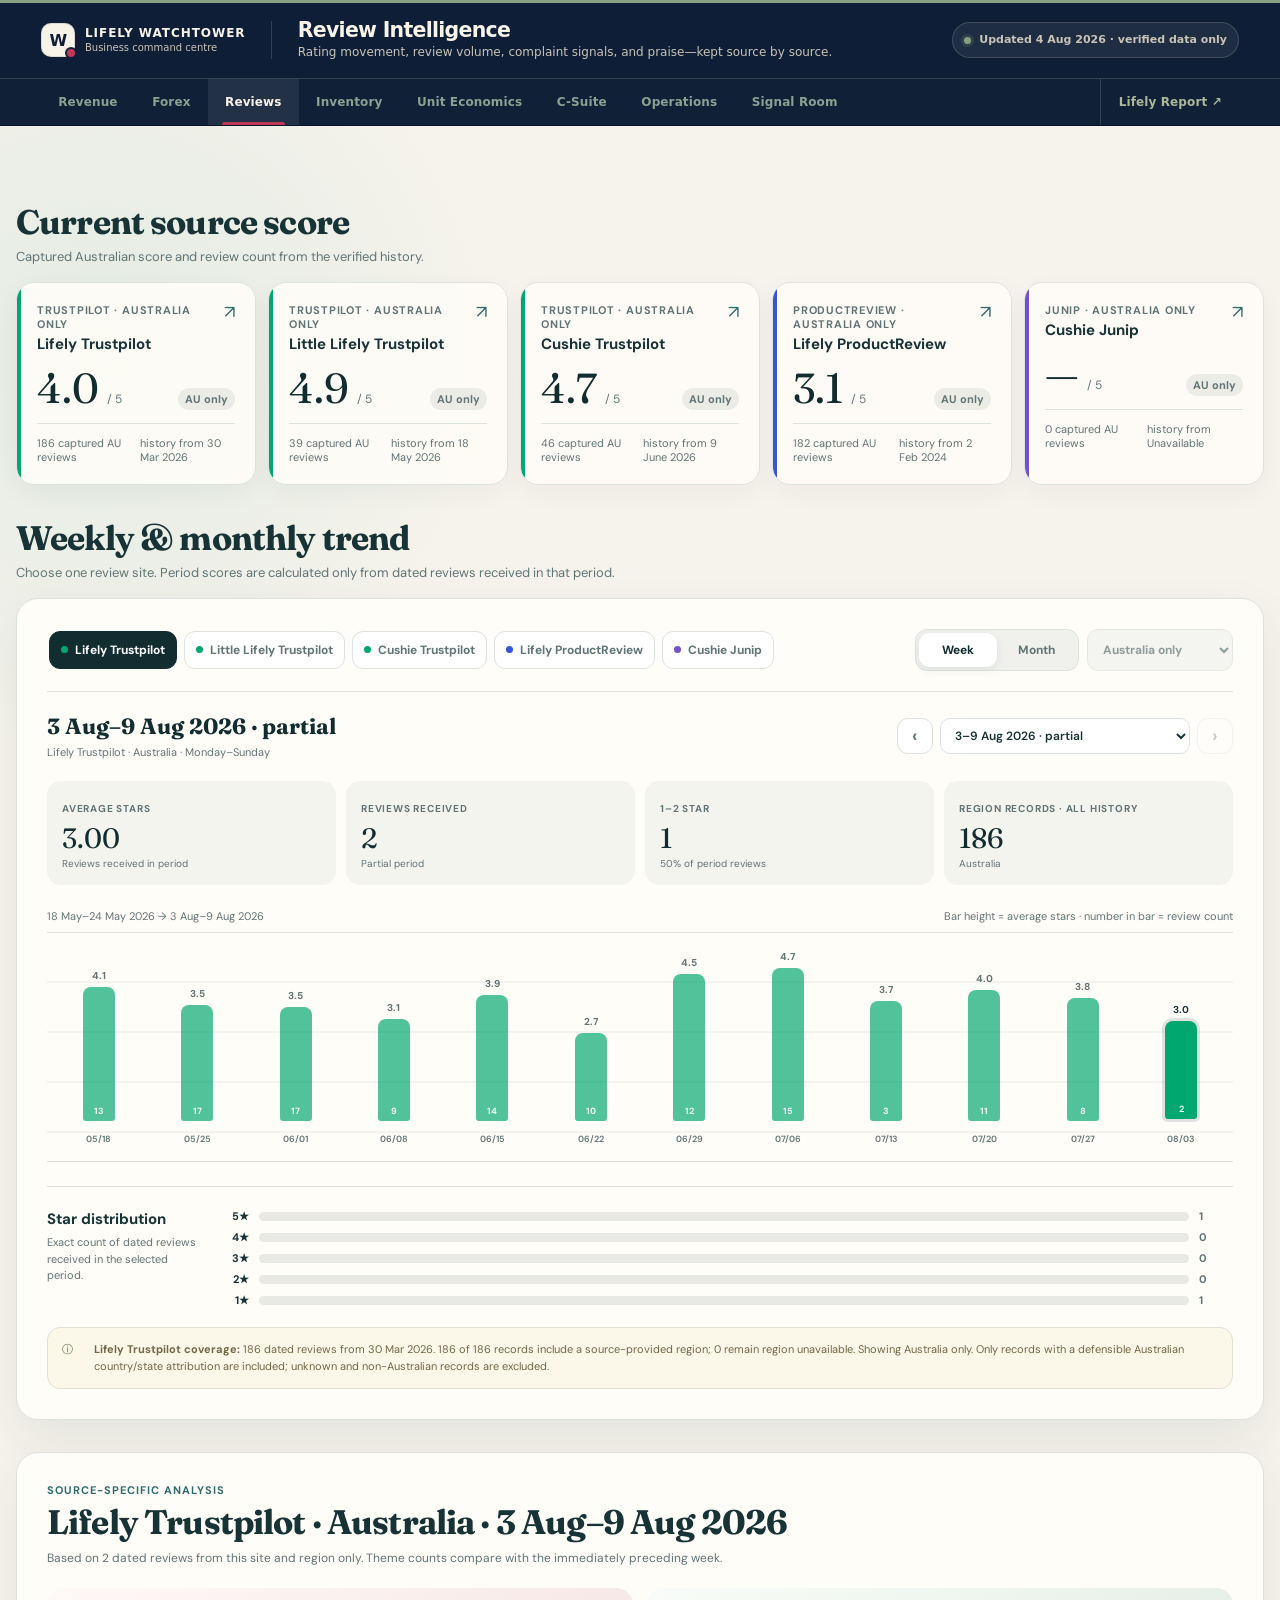
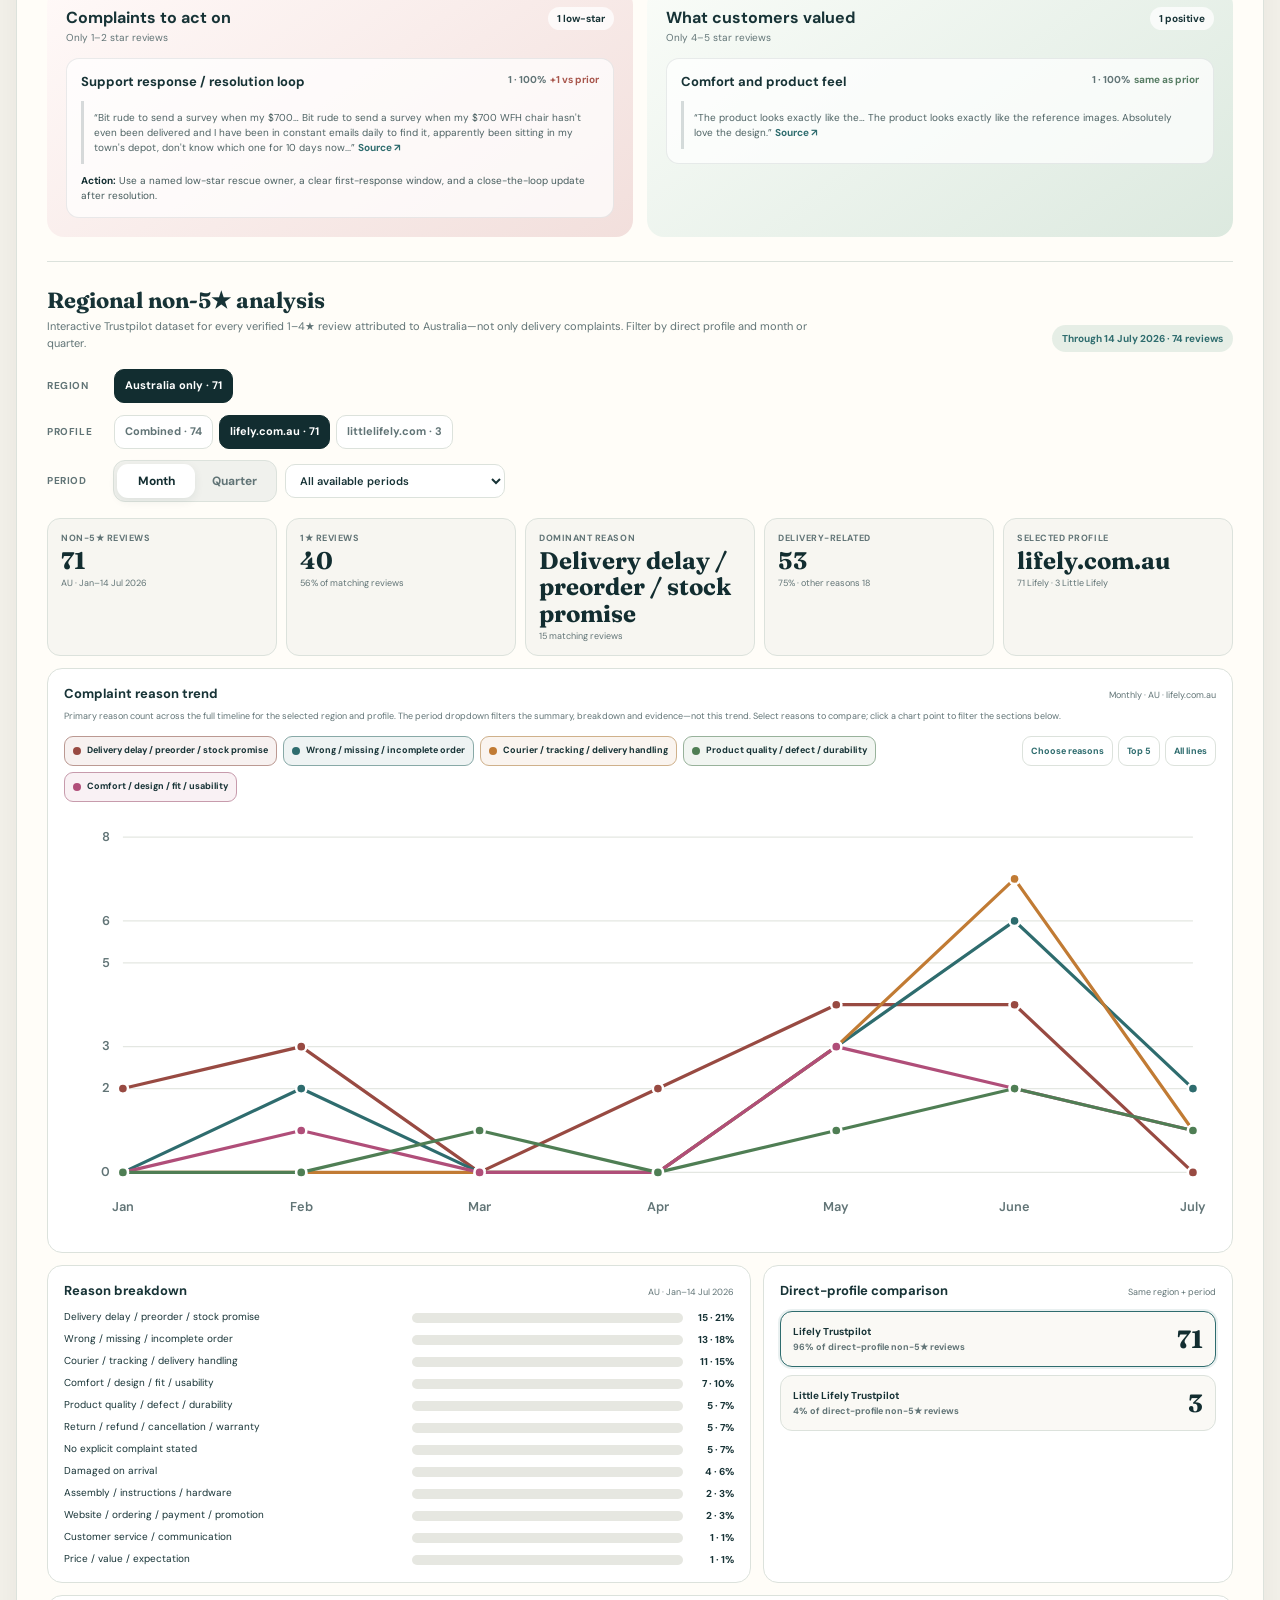
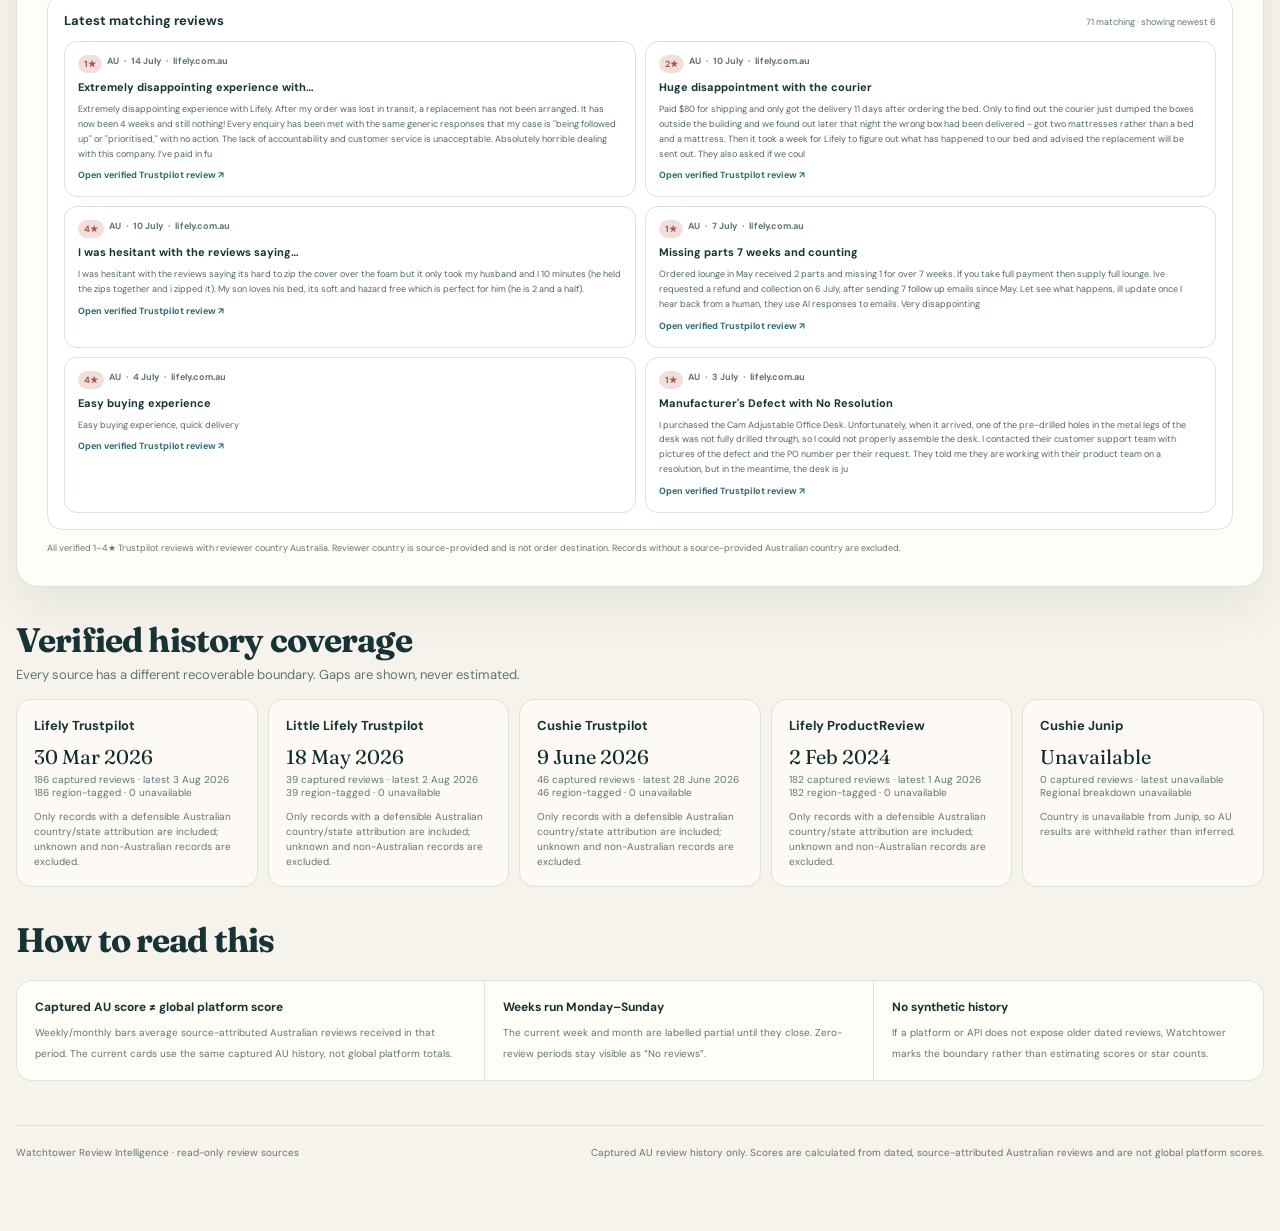
==== public-redirect/reviews-au-public/index.html @ eb31603d "Create Caesar-owned Watchtower redirect launcher" ====
<!DOCTYPE html>
<html lang="en">
<head>
  <meta charset="UTF-8">
  <meta name="viewport" content="width=device-width, initial-scale=1.0">
  <meta name="theme-color" content="#122d30">
  <link rel="icon" href="data:,">
  <title>Australia Review Intelligence — Lifely Watchtower</title>
  <meta name="description" content="Australia-only review score, trend, complaint, and praise intelligence from Lifely Watchtower.">
<link rel="stylesheet" href="watchtower-shell.css">
<script src="watchtower-shell.js" defer></script>
  <link rel="preconnect" href="https://fonts.googleapis.com">
  <link rel="preconnect" href="https://fonts.gstatic.com" crossorigin>
  <link href="https://fonts.googleapis.com/css2?family=DM+Sans:wght@400;500;600;700&family=Fraunces:opsz,wght@9..144,600;9..144,700&display=swap" rel="stylesheet">
  <style>
    :root {
      --navy: #122d30;
      --navy-2: #1d4245;
      --cream: #f6f3ec;
      --paper: #fffdf8;
      --ink: #173336;
      --muted: #617476;
      --line: #dce2dc;
      --sage: #dce9df;
      --sage-strong: #567c63;
      --teal: #2e6c6e;
      --rose: #f2dfdc;
      --rose-strong: #a8564c;
      --amber: #f1e6c9;
      --shadow: 0 18px 48px rgba(18,45,48,.08);
      --radius: 22px;
    }
    * { box-sizing: border-box; }
    html { scroll-behavior: smooth; }
    body {
      margin: 0;
      color: var(--ink);
      background:
        radial-gradient(circle at 8% 8%, rgba(220,233,223,.72), transparent 26rem),
        var(--cream);
      font-family: "DM Sans", sans-serif;
      -webkit-font-smoothing: antialiased;
    }
    button, select { font: inherit; }
    button:focus-visible, select:focus-visible, a:focus-visible { outline: 3px solid rgba(46,108,110,.3); outline-offset: 2px; }
    .topbar {
      position: sticky; top: 0; z-index: 20;
      display: flex; align-items: center; justify-content: space-between; gap: 20px;
      min-height: 64px; padding: 10px clamp(18px, 4vw, 52px);
      color: #fff; background: rgba(18,45,48,.96); backdrop-filter: blur(12px);
      border-bottom: 1px solid rgba(255,255,255,.1);
    }
    .brand { display: flex; align-items: center; gap: 11px; color: #fff; text-decoration: none; font-weight: 700; }
    .brand-mark { display: grid; place-items: center; width: 34px; height: 34px; border-radius: 10px; background: var(--sage); color: var(--navy); font-family: "Fraunces", serif; font-size: 17px; }
    .nav { display: flex; gap: 6px; overflow-x: auto; scrollbar-width: none; }
    .nav a { color: rgba(255,255,255,.72); text-decoration: none; font-size: 13px; font-weight: 600; white-space: nowrap; padding: 8px 10px; border-radius: 9px; }
    .nav a:hover, .nav a.active { color: #fff; background: rgba(255,255,255,.11); }
    main { width: min(1420px, calc(100% - 32px)); margin: 0 auto; padding: 44px 0 72px; }
    .hero { display: grid; grid-template-columns: minmax(0, 1fr) auto; align-items: end; gap: 24px; margin-bottom: 30px; }
    .eyebrow { margin: 0 0 8px; color: var(--teal); font-size: 12px; font-weight: 700; letter-spacing: .13em; text-transform: uppercase; }
    h1, h2, h3 { margin-top: 0; }
    h1 { margin-bottom: 10px; color: var(--navy); font-family: "Fraunces", serif; font-size: clamp(34px, 5vw, 64px); line-height: .98; letter-spacing: -.04em; }
    .hero-copy { max-width: 720px; color: var(--muted); font-size: 16px; line-height: 1.7; margin: 0; }
    .updated { display: flex; align-items: center; gap: 9px; color: var(--muted); font-size: 12px; white-space: nowrap; }
    .pulse { width: 8px; height: 8px; border-radius: 50%; background: #42a16b; box-shadow: 0 0 0 5px rgba(66,161,107,.13); }
    .section { margin-top: 32px; }
    .section-head { display: flex; align-items: end; justify-content: space-between; gap: 18px; margin-bottom: 15px; }
    .section-head h2 { margin-bottom: 4px; font-family: "Fraunces", serif; font-size: clamp(24px, 3vw, 34px); letter-spacing: -.025em; }
    .section-head p { color: var(--muted); margin: 0; font-size: 13px; line-height: 1.5; }
    .source-grid { display: grid; grid-template-columns: repeat(5, minmax(0, 1fr)); gap: 12px; }
    .source-card { position: relative; min-height: 184px; padding: 20px; border: 1px solid var(--line); border-radius: 18px; background: rgba(255,253,248,.88); box-shadow: 0 8px 26px rgba(18,45,48,.045); overflow: hidden; }
    .source-card::before { content: ""; position: absolute; inset: 0 auto 0 0; width: 4px; background: var(--source-color); }
    .source-card-top { display: flex; justify-content: space-between; gap: 10px; }
    .platform { color: var(--muted); font-size: 11px; font-weight: 700; letter-spacing: .07em; text-transform: uppercase; }
    .source-card h3 { margin: 4px 0 14px; font-size: 15px; line-height: 1.25; }
    .source-link { color: var(--teal); text-decoration: none; font-size: 18px; line-height: 1; }
    .score-row { display: flex; align-items: baseline; gap: 8px; }
    .score { color: var(--navy); font-family: "Fraunces", serif; font-size: 42px; line-height: 1; }
    .out-of { color: var(--muted); font-size: 12px; }
    .delta { margin-left: auto; font-size: 11px; font-weight: 700; padding: 4px 7px; border-radius: 999px; background: var(--sage); color: var(--sage-strong); }
    .delta.down { background: var(--rose); color: var(--rose-strong); }
    .delta.flat { background: #ecece7; color: var(--muted); }
    .card-meta { display: flex; justify-content: space-between; gap: 12px; margin-top: 13px; padding-top: 12px; border-top: 1px solid var(--line); color: var(--muted); font-size: 11px; }
    .panel { border: 1px solid var(--line); border-radius: var(--radius); background: var(--paper); box-shadow: var(--shadow); overflow: hidden; }
    .trend-shell { padding: clamp(18px, 3vw, 30px); }
    .controls { display: grid; grid-template-columns: minmax(0, 1fr) auto; gap: 14px; align-items: center; padding-bottom: 20px; border-bottom: 1px solid var(--line); }
    .source-tabs-wrap { min-width: 0; }
    .source-tabs { display: flex; gap: 7px; overflow-x: auto; padding: 2px; scrollbar-width: thin; }
    .source-swipe-hint { display: none; margin: 5px 2px 0; color: var(--muted); font-size: 10px; font-weight: 700; }
    .trend-filters { display: flex; align-items: center; gap: 8px; }
    .region-select { min-height: 42px; max-width: 190px; border: 1px solid var(--line); border-radius: 11px; background: #fff; color: var(--ink); padding: 0 34px 0 11px; font-size: 12px; font-weight: 700; }
    .region-select:disabled { color: var(--muted); background: #f0f1ed; }
    .source-tab, .toggle-btn, .period-btn {
      border: 1px solid var(--line); background: #fff; color: var(--muted); cursor: pointer; border-radius: 11px; font-weight: 700;
    }
    .source-tab { display: flex; align-items: center; gap: 7px; min-height: 38px; padding: 8px 11px; font-size: 12px; white-space: nowrap; }
    .source-dot { width: 7px; height: 7px; border-radius: 50%; background: var(--dot); }
    .source-tab.active { color: #fff; border-color: var(--navy); background: var(--navy); }
    .toggle { display: inline-grid; grid-template-columns: 1fr 1fr; padding: 3px; border: 1px solid var(--line); border-radius: 12px; background: #f0f1ed; }
    .toggle-btn { border: 0; min-width: 78px; min-height: 34px; background: transparent; font-size: 12px; }
    .toggle-btn.active { color: var(--navy); background: #fff; box-shadow: 0 3px 10px rgba(18,45,48,.08); }
    .period-toolbar { display: flex; align-items: center; justify-content: space-between; gap: 16px; margin: 20px 0; }
    .period-title strong { display: block; color: var(--navy); font-family: "Fraunces", serif; font-size: 22px; }
    .period-title span { color: var(--muted); font-size: 11px; }
    .period-nav { display: flex; align-items: center; gap: 7px; }
    .period-btn { width: 36px; height: 36px; font-size: 18px; }
    .period-btn:disabled { opacity: .35; cursor: default; }
    .period-select { min-height: 36px; width: 250px; max-width: 42vw; border: 1px solid var(--line); border-radius: 10px; background: #fff; color: var(--ink); padding: 0 34px 0 10px; font-size: 12px; font-weight: 600; }
    .summary-grid { display: grid; grid-template-columns: repeat(4, minmax(0, 1fr)); gap: 10px; }
    .summary-stat { padding: 15px; background: #f4f4ef; border-radius: 14px; }
    .summary-stat .label { color: var(--muted); font-size: 10px; font-weight: 700; letter-spacing: .08em; text-transform: uppercase; }
    .summary-stat .value { display: block; margin-top: 4px; color: var(--navy); font-family: "Fraunces", serif; font-size: 28px; }
    .summary-stat .sub { display: block; margin-top: 2px; color: var(--muted); font-size: 10px; line-height: 1.35; }
    .trend-window { margin-top: 24px; }
    .chart-head { display: flex; justify-content: space-between; gap: 14px; align-items: center; margin-bottom: 9px; color: var(--muted); font-size: 11px; }
    .trend-bars { display: grid; grid-template-columns: repeat(12, minmax(48px, 1fr)); gap: 7px; align-items: end; height: 230px; padding: 24px 6px 4px; border-top: 1px solid var(--line); border-bottom: 1px solid var(--line); background: repeating-linear-gradient(to bottom, transparent 0, transparent 48px, rgba(220,226,220,.7) 49px, transparent 50px); overflow-x: auto; }
    .bar-cell { position: relative; display: grid; grid-template-rows: minmax(0, 1fr) 36px; align-items: end; height: 100%; border: 0; background: transparent; padding: 0; cursor: pointer; color: inherit; min-width: 46px; }
    .bar-track { display: flex; align-items: end; justify-content: center; height: 100%; }
    .bar { position: relative; width: min(32px, 72%); min-height: 2px; border-radius: 8px 8px 3px 3px; background: var(--bar-color); opacity: .68; transition: transform .18s ease, opacity .18s ease; }
    .bar-cell:hover .bar, .bar-cell.active .bar { opacity: 1; transform: translateY(-2px); }
    .bar-cell.active .bar { box-shadow: 0 0 0 3px rgba(18,45,48,.13); }
    .bar-value { position: absolute; top: -18px; left: 50%; transform: translateX(-50%); color: var(--ink); font-size: 10px; font-weight: 700; }
    .bar-count { position: absolute; left: 50%; bottom: 4px; transform: translateX(-50%); color: rgba(255,255,255,.94); font-size: 9px; font-weight: 700; }
    .bar-label { align-self: center; color: var(--muted); font-size: 9px; font-weight: 600; line-height: 1.15; text-align: center; }
    .empty-bar { align-self: end; margin-bottom: 6px; color: #a7b1ad; font-size: 9px; writing-mode: vertical-rl; transform: rotate(180deg); }
    .distribution { display: grid; grid-template-columns: 150px minmax(0, 1fr); gap: 20px; align-items: start; margin-top: 24px; padding-top: 22px; border-top: 1px solid var(--line); }
    .distribution h3 { margin-bottom: 5px; font-size: 15px; }
    .distribution p { margin: 0; color: var(--muted); font-size: 11px; line-height: 1.5; }
    .star-rows { display: grid; gap: 7px; }
    .star-row { display: grid; grid-template-columns: 32px minmax(0, 1fr) 34px; align-items: center; gap: 10px; font-size: 11px; }
    .star-label { font-weight: 700; text-align: right; }
    .star-track { height: 9px; overflow: hidden; border-radius: 999px; background: #e8e9e4; }
    .star-fill { height: 100%; min-width: 0; border-radius: inherit; background: linear-gradient(90deg, #d7b454, #e0c46c); }
    .star-count { color: var(--muted); font-weight: 700; }
    .coverage-note { display: grid; grid-template-columns: 22px minmax(0, 1fr); gap: 10px; margin-top: 20px; padding: 13px 14px; border: 1px solid #e4e0d0; border-radius: 13px; background: #fbf7e9; color: #726746; font-size: 11px; line-height: 1.55; }
    .analysis-panel { padding: clamp(18px, 3vw, 30px); }
    .analysis-kicker { margin-bottom: 4px; color: var(--teal); font-size: 11px; font-weight: 700; letter-spacing: .09em; text-transform: uppercase; }
    .analysis-title { margin-bottom: 7px; font-family: "Fraunces", serif; font-size: clamp(24px, 3vw, 34px); letter-spacing: -.025em; }
    .analysis-sub { margin: 0 0 22px; color: var(--muted); font-size: 12px; }
    .analysis-grid { display: grid; grid-template-columns: 1fr 1fr; gap: 14px; }
    .analysis-col { border-radius: 17px; padding: 19px; }
    .analysis-col.complaints { background: linear-gradient(145deg, #fff9f8, var(--rose)); }
    .analysis-col.positive { background: linear-gradient(145deg, #f9fcf8, var(--sage)); }
    .analysis-col-head { display: flex; justify-content: space-between; align-items: start; gap: 10px; margin-bottom: 14px; }
    .analysis-col h3 { margin-bottom: 3px; font-size: 16px; }
    .analysis-col-head p { color: var(--muted); font-size: 10px; margin: 0; }
    .count-pill { flex: none; border-radius: 999px; padding: 5px 9px; background: rgba(255,255,255,.75); color: var(--ink); font-size: 10px; font-weight: 700; }
    .theme-list { display: grid; gap: 10px; }
    .theme-card { padding: 14px; border: 1px solid rgba(23,51,54,.09); border-radius: 13px; background: rgba(255,255,255,.72); }
    .theme-top { display: flex; justify-content: space-between; gap: 12px; align-items: start; }
    .theme-card h4 { margin: 0; font-size: 13px; line-height: 1.35; }
    .theme-stats { flex: none; color: var(--muted); font-size: 10px; font-weight: 700; text-align: right; }
    .theme-delta { display: inline-block; margin-left: 4px; color: var(--sage-strong); }
    .theme-delta.up-bad { color: var(--rose-strong); }
    .review-quote { margin: 10px 0 0; padding: 9px 10px; border-left: 3px solid rgba(23,51,54,.17); color: #4e6364; font-size: 10px; line-height: 1.5; }
    .review-quote a { color: var(--teal); text-decoration: none; font-weight: 700; }
    .action { margin: 9px 0 0; color: #465c5d; font-size: 10px; line-height: 1.5; }
    .action strong { color: var(--navy); }
    .empty-state { padding: 24px 12px; text-align: center; color: var(--muted); font-size: 11px; line-height: 1.6; }
    .delivery-module { margin-top: 24px; padding-top: 24px; border-top: 1px solid var(--line); }
    .delivery-head { display: flex; align-items: end; justify-content: space-between; gap: 18px; margin-bottom: 16px; }
    .delivery-head h3 { margin-bottom: 4px; font-family: "Fraunces", serif; font-size: 22px; }
    .delivery-head p { max-width: 780px; margin: 0; color: var(--muted); font-size: 11px; line-height: 1.55; }
    .delivery-scope { flex: none; padding: 7px 10px; border-radius: 999px; color: var(--teal); background: rgba(220,233,223,.7); font-size: 10px; font-weight: 700; }
    .delivery-control-stack { display: grid; gap: 10px; }
    .delivery-control-row { display: flex; align-items: center; gap: 8px; min-width: 0; }
    .delivery-control-label { width: 58px; flex: none; color: var(--muted); font-size: 10px; font-weight: 700; letter-spacing: .06em; text-transform: uppercase; }
    .delivery-pills { display: flex; gap: 6px; min-width: 0; overflow-x: auto; scrollbar-width: thin; padding: 1px; }
    .delivery-pill { min-height: 34px; display: inline-flex; align-items: center; padding: 7px 10px; border: 1px solid var(--line); border-radius: 10px; color: var(--muted); background: #fff; cursor: pointer; font-size: 11px; font-weight: 700; line-height: 1; white-space: nowrap; }
    .delivery-pill.active { color: #fff; border-color: var(--navy); background: var(--navy); }
    .delivery-pill:disabled { cursor: default; opacity: 1; }
    .delivery-time-controls { display: grid; grid-template-columns: auto minmax(150px, 220px); align-items: center; gap: 8px; }
    .delivery-period-select { min-height: 34px; border: 1px solid var(--line); border-radius: 10px; color: var(--ink); background: #fff; padding: 0 30px 0 10px; font-size: 11px; font-weight: 600; }
    .delivery-summary { display: grid; grid-template-columns: repeat(5, minmax(0, 1fr)); gap: 9px; margin-top: 16px; }
    .delivery-stat { min-width: 0; padding: 13px; border: 1px solid var(--line); border-radius: 13px; background: #f7f6f1; }
    .delivery-stat span { display: block; color: var(--muted); font-size: 9px; font-weight: 700; letter-spacing: .06em; text-transform: uppercase; }
    .delivery-stat strong { display: block; margin-top: 4px; color: var(--navy); font-family: "Fraunces", serif; font-size: 24px; line-height: 1.1; overflow-wrap: anywhere; }
    .delivery-stat small { display: block; margin-top: 3px; color: var(--muted); font-size: 9px; line-height: 1.35; }
    .delivery-data-grid { display: grid; grid-template-columns: minmax(0, 1.2fr) minmax(280px, .8fr); gap: 12px; margin-top: 12px; }
    .delivery-box { padding: 16px; border: 1px solid var(--line); border-radius: 15px; background: #fff; }
    .delivery-box-head { display: flex; justify-content: space-between; align-items: baseline; gap: 12px; margin-bottom: 12px; }
    .delivery-box-head h4 { margin: 0; font-size: 13px; }
    .delivery-box-head span { color: var(--muted); font-size: 9px; }
    .reason-trend-box { margin-top: 12px; }
    .reason-trend-intro { margin: -4px 0 12px; color: var(--muted); font-size: 9px; line-height: 1.5; }
    .reason-trend-legend { display: flex; align-items: start; gap: 8px; margin-bottom: 12px; }
    .reason-trend-chips { display: flex; flex: 1; flex-wrap: wrap; gap: 6px; min-width: 0; }
    .reason-trend-chip { display: inline-flex; align-items: center; gap: 6px; min-height: 30px; padding: 6px 8px; border: 1px solid var(--line); border-radius: 9px; color: var(--muted); background: #fff; cursor: pointer; font-size: 9px; font-weight: 700; line-height: 1.2; text-align: left; }
    .reason-trend-chip::before { content: ""; width: 8px; height: 8px; flex: none; border-radius: 50%; background: var(--reason-color); opacity: .25; }
    .reason-trend-chip.active { color: var(--ink); border-color: color-mix(in srgb, var(--reason-color) 48%, var(--line)); background: color-mix(in srgb, var(--reason-color) 8%, #fff); }
    .reason-trend-chip.active::before { opacity: 1; }
    .reason-trend-actions { display: flex; gap: 5px; margin-left: auto; }
    .reason-trend-action { min-height: 30px; padding: 5px 8px; border: 1px solid var(--line); border-radius: 9px; color: var(--teal); background: #fff; cursor: pointer; font-size: 9px; font-weight: 700; }
    .reason-trend-scroll { position: relative; width: 100%; overflow-x: auto; overscroll-behavior-inline: contain; }
    .reason-trend-swipe { display: none; margin: -4px 0 7px; color: var(--teal); font-size: 9px; font-weight: 700; text-align: right; }
    .reason-trend-tooltip { position: absolute; z-index: 5; min-width: 148px; max-width: 230px; padding: 9px 11px; border: 1px solid rgba(255,255,255,.16); border-radius: 10px; color: #fff; background: rgba(18,45,48,.97); box-shadow: 0 10px 28px rgba(18,45,48,.24); pointer-events: none; transform: translate(-50%, calc(-100% - 10px)); }
    .reason-trend-tooltip[hidden] { display: none; }
    .reason-trend-tooltip[data-side="below"] { transform: translate(-50%, 10px); }
    .reason-trend-tooltip::after { content: ""; position: absolute; left: 50%; bottom: -5px; width: 9px; height: 9px; background: rgba(18,45,48,.97); transform: translateX(-50%) rotate(45deg); }
    .reason-trend-tooltip[data-side="below"]::after { top: -5px; bottom: auto; }
    .reason-trend-tooltip strong, .reason-trend-tooltip span, .reason-trend-tooltip b { display: block; }
    .reason-trend-tooltip strong { font-size: 10px; line-height: 1.35; }
    .reason-trend-tooltip span { margin-top: 3px; color: rgba(255,255,255,.7); font-size: 9px; }
    .reason-trend-tooltip b { margin-top: 5px; color: #dce9df; font-family: "Fraunces", serif; font-size: 17px; line-height: 1; }
    .reason-trend-chart { display: block; width: 100%; min-width: 620px; height: auto; }
    .reason-trend-grid { stroke: #e4e7e2; stroke-width: 1; }
    .reason-trend-axis { fill: var(--muted); font-family: "DM Sans", sans-serif; font-size: 10px; font-weight: 600; }
    .reason-trend-line { fill: none; stroke-width: 2.5; stroke-linejoin: round; stroke-linecap: round; }
    .reason-trend-point { cursor: pointer; stroke: #fff; stroke-width: 2; }
    .reason-trend-focus { fill: rgba(220,233,223,.42); }
    .reason-trend-empty { padding: 42px 12px; color: var(--muted); font-size: 10px; text-align: center; }
    .sr-only { position: absolute; width: 1px; height: 1px; padding: 0; margin: -1px; overflow: hidden; clip: rect(0,0,0,0); white-space: nowrap; border: 0; }
    .complaint-type-list { display: grid; gap: 9px; }
    .complaint-type-row { display: grid; grid-template-columns: minmax(130px, 1.25fr) minmax(90px, 1fr) 42px; align-items: center; gap: 9px; }
    .complaint-type-label { color: var(--ink); font-size: 10px; line-height: 1.25; }
    .complaint-type-track { height: 10px; border-radius: 999px; background: #e6e7e1; overflow: hidden; }
    .complaint-type-fill { height: 100%; border-radius: inherit; background: linear-gradient(90deg, #984a42, #cf7469); }
    .complaint-type-count { color: var(--ink); font-size: 10px; font-weight: 700; text-align: right; }
    .profile-compare { display: grid; gap: 8px; }
    .profile-box { width: 100%; display: grid; grid-template-columns: minmax(0, 1fr) 48px; align-items: center; gap: 10px; padding: 12px; border: 1px solid var(--line); border-radius: 12px; color: var(--ink); background: #faf9f5; cursor: pointer; text-align: left; }
    .profile-box.active { border-color: var(--teal); box-shadow: 0 0 0 2px rgba(46,108,110,.1); }
    .profile-box span { display: block; min-width: 0; font-size: 10px; font-weight: 700; overflow-wrap: anywhere; }
    .profile-box small { display: block; margin-top: 3px; color: var(--muted); font-size: 9px; }
    .profile-box strong { color: var(--navy); font-family: "Fraunces", serif; font-size: 25px; text-align: right; }
    .delivery-evidence { margin-top: 12px; }
    .delivery-cases { display: grid; grid-template-columns: repeat(2, minmax(0, 1fr)); gap: 9px; }
    .delivery-case { padding: 13px; border: 1px solid var(--line); border-radius: 13px; background: #fff; }
    .delivery-case-meta { display: flex; flex-wrap: wrap; gap: 5px; margin-bottom: 7px; color: var(--muted); font-size: 9px; font-weight: 700; }
    .delivery-case-badge { padding: 3px 6px; border-radius: 999px; background: var(--rose); color: var(--rose-strong); }
    .delivery-case h5 { margin: 0; font-size: 11px; line-height: 1.35; }
    .delivery-case p { margin: 7px 0 0; color: #526667; font-size: 9px; line-height: 1.65; }
    .delivery-case a { display: inline-block; margin-top: 8px; color: var(--teal); text-decoration: none; font-size: 9px; font-weight: 700; }
    .delivery-method { margin: 12px 0 0; color: var(--muted); font-size: 9px; line-height: 1.55; }
    .coverage-grid { display: grid; grid-template-columns: repeat(5, minmax(0, 1fr)); gap: 10px; }
    .coverage-card { padding: 17px; border: 1px solid var(--line); border-radius: 15px; background: rgba(255,253,248,.8); }
    .coverage-card h3 { margin-bottom: 10px; font-size: 13px; }
    .coverage-date { display: block; color: var(--navy); font-family: "Fraunces", serif; font-size: 20px; }
    .coverage-meta { display: block; margin: 4px 0 10px; color: var(--muted); font-size: 10px; }
    .coverage-limit { margin: 0; color: var(--muted); font-size: 10px; line-height: 1.5; }
    .method { display: grid; grid-template-columns: 1.2fr 1fr 1fr; gap: 1px; border: 1px solid var(--line); border-radius: 16px; overflow: hidden; background: var(--line); }
    .method-item { padding: 18px; background: var(--paper); }
    .method-item strong { display: block; margin-bottom: 5px; font-size: 12px; }
    .method-item span { color: var(--muted); font-size: 10px; line-height: 1.55; }
    .error { padding: 22px; border: 1px solid #dca9a2; border-radius: 16px; background: #fff1ef; color: #78352e; }
    footer { margin-top: 44px; padding-top: 20px; border-top: 1px solid var(--line); display: flex; justify-content: space-between; gap: 20px; color: var(--muted); font-size: 10px; }
    @media (max-width: 1120px) {
      .source-grid, .coverage-grid { grid-template-columns: repeat(3, minmax(0, 1fr)); }
      .trend-bars { grid-template-columns: repeat(12, minmax(54px, 1fr)); }
    }
    @media (max-width: 820px) {
      .nav { display: none; }
      main { width: min(100% - 22px, 1420px); padding-top: 26px; }
      .hero { grid-template-columns: 1fr; }
      .updated { justify-self: start; }
      .source-grid, .coverage-grid { grid-template-columns: repeat(2, minmax(0, 1fr)); }
      .controls { grid-template-columns: 1fr; }
      .source-tabs { scrollbar-width: auto; padding-right: 28px; mask-image: linear-gradient(to right, #000 0, #000 calc(100% - 24px), transparent 100%); }
      .source-swipe-hint { display: block; }
      .trend-filters { justify-self: start; flex-wrap: wrap; }
      .toggle { justify-self: start; }
      .summary-grid { grid-template-columns: repeat(2, minmax(0, 1fr)); }
      .analysis-grid { grid-template-columns: 1fr; }
      .delivery-data-grid { grid-template-columns: 1fr; }
      .method { grid-template-columns: 1fr; }
      .distribution { grid-template-columns: 1fr; }
    }
    @media (max-width: 520px) {
      .source-grid, .coverage-grid { grid-template-columns: 1fr; }
      .source-link { font-size: 24px; min-width: 36px; min-height: 36px; text-align: center; }
      .period-toolbar { align-items: start; flex-direction: column; }
      .period-nav { width: 100%; }
      .period-btn { width: 44px; height: 44px; }
      .period-select { flex: 1; width: auto; max-width: none; min-width: 0; min-height: 44px; }
      .trend-filters { width: 100%; }
      .toggle { flex: 1; }
      .region-select { flex: 1; min-width: 0; min-height: 44px; }
      .summary-grid { grid-template-columns: 1fr 1fr; }
      .summary-stat { padding: 12px; }
      .summary-stat .label, .summary-stat .sub { font-size: 11px; }
      .summary-stat .value { font-size: 23px; }
      .trend-bars { height: 220px; grid-template-columns: repeat(12, 58px); }
      .bar-value, .bar-count, .bar-label { font-size: 11px; }
      .star-row { grid-template-columns: 38px minmax(0, 1fr) 38px; font-size: 12px; }
      .theme-card h4 { font-size: 14px; }
      .review-quote, .action, .coverage-limit, .method-item span { font-size: 12px; line-height: 1.65; }
      .coverage-note, .coverage-meta, .analysis-col-head p { font-size: 12px; }
      .analysis-title { line-height: 1.18; }
      .delivery-head { align-items: start; flex-direction: column; }
      .delivery-control-row { align-items: start; flex-direction: column; }
      .delivery-control-label { width: auto; }
      .delivery-pills { width: 100%; }
      .delivery-time-controls { width: 100%; grid-template-columns: 1fr; }
      .delivery-summary { grid-template-columns: 1fr; }
      .delivery-cases { grid-template-columns: 1fr; }
      .complaint-type-row { grid-template-columns: minmax(115px, 1.2fr) minmax(70px, 1fr) 34px; }
      .reason-trend-legend { display: grid; gap: 8px; }
      .reason-trend-chips { flex-wrap: nowrap; overflow-x: auto; padding-bottom: 4px; scrollbar-width: thin; }
      .reason-trend-chip { flex: none; white-space: nowrap; }
      .reason-trend-actions { order: -1; width: 100%; margin-left: 0; }
      .reason-trend-action { flex: 1; }
      .reason-trend-swipe { display: block; }
      .reason-trend-line { stroke-width: 3.5; }
      .delivery-case h5 { font-size: 13px; }
      .delivery-case p, .delivery-case a, .delivery-method { font-size: 11px; }
      footer { flex-direction: column; }
    }
    @media (prefers-reduced-motion: reduce) { html { scroll-behavior: auto; } * { transition: none !important; } }
  </style>
</head>
<body>
  <header class="wt-header">
    <div class="wt-header__top">
      <div class="wt-header__main">
        <a class="wt-brand-lockup" href="./" aria-label="Lifely Watchtower home"><span class="wt-brand-mark" aria-hidden="true">W</span><span class="wt-brand-copy"><span class="wt-brand-name">Lifely Watchtower</span><span class="wt-brand-context">Business command centre</span></span></a>
        <span class="wt-header__divider" aria-hidden="true"></span>
        <div class="wt-page-identity"><h1 class="wt-page-title">Review Intelligence</h1><p class="wt-page-subtitle">Rating movement, review volume, complaint signals, and praise—kept source by source.</p></div>
      </div>
      <div class="wt-header__aside"><div class="wt-status"><span id="lastUpdated">Loading verified review data…</span></div></div>
    </div>
    <nav class="wt-nav" aria-label="Watchtower dashboards"><div class="wt-nav__inner">
      <a href="https://lifely-report.onrender.com/launch/watchtower?path=%2Fheatmap%2F" class="wt-nav-link">Revenue</a><a href="https://lifely-report.onrender.com/launch/watchtower?path=%2Fheatmap%2Fforex.html" class="wt-nav-link">Forex</a><a href="./" class="wt-nav-link" aria-current="page">Reviews</a><a href="https://lifely-report.onrender.com/launch/watchtower?path=%2Fheatmap%2Finventory.html" class="wt-nav-link">Inventory</a><a href="https://lifely-report.onrender.com/launch/watchtower?path=%2Fheatmap%2Funit-economics.html" class="wt-nav-link">Unit Economics</a><a href="https://lifely-report.onrender.com/launch/watchtower?path=%2Fheatmap%2Fc-suite-kpi.html" class="wt-nav-link">C-Suite</a><a href="https://lifely-report.onrender.com/launch/watchtower?path=%2Fheatmap%2Foperations-kpi.html" class="wt-nav-link">Operations</a><a href="https://lifely-report.onrender.com/launch/watchtower?path=%2Fsignal-room%2F" class="wt-nav-link">Signal Room</a><a href="https://lifely-report.onrender.com" target="_blank" rel="noopener noreferrer" class="wt-nav-link wt-nav-link--external">Lifely Report ↗</a>
    </div></nav>
  </header>
  <main>
    <div id="app">
      <div class="panel error" hidden id="errorState">Review data could not be loaded. The page has not substituted estimated values.</div>

      <section class="section" aria-labelledby="current-title">
        <div class="section-head">
          <div><h2 id="current-title">Current source score</h2><p>Captured Australian score and review count from the verified history.</p></div>
        </div>
        <div class="source-grid" id="sourceGrid"></div>
      </section>

      <section class="section" aria-labelledby="trend-title">
        <div class="section-head">
          <div><h2 id="trend-title">Weekly &amp; monthly trend</h2><p>Choose one review site. Period scores are calculated only from dated reviews received in that period.</p></div>
        </div>
        <div class="panel trend-shell">
          <div class="controls">
            <div class="source-tabs-wrap"><div class="source-tabs" id="sourceTabs" role="tablist" aria-label="Review source"></div><span class="source-swipe-hint">Swipe to view all five sources →</span></div>
            <div class="trend-filters">
              <div class="toggle" aria-label="Trend cadence">
                <button class="toggle-btn active" type="button" data-cadence="weekly">Week</button>
                <button class="toggle-btn" type="button" data-cadence="monthly">Month</button>
              </div>
              <select class="region-select" id="regionSelect" aria-label="Review region" disabled><option value="AU">Australia only</option></select>
            </div>
          </div>
          <div class="period-toolbar">
            <div class="period-title"><strong id="selectedPeriodLabel">—</strong><span id="selectedSourceLabel">—</span></div>
            <div class="period-nav">
              <button class="period-btn" type="button" id="periodPrev" aria-label="Previous period">‹</button>
              <select class="period-select" id="periodSelect" aria-label="Select review period"></select>
              <button class="period-btn" type="button" id="periodNext" aria-label="Next period">›</button>
            </div>
          </div>
          <div class="summary-grid" id="periodSummary"></div>
          <div class="trend-window">
            <div class="chart-head"><span id="chartRange">12-period window</span><span>Bar height = average stars · number in bar = review count</span></div>
            <div class="trend-bars" id="trendBars" aria-label="Review score trend chart"></div>
          </div>
          <div class="distribution">
            <div><h3>Star distribution</h3><p>Exact count of dated reviews received in the selected period.</p></div>
            <div class="star-rows" id="starRows"></div>
          </div>
          <div class="coverage-note" id="coverageNote"><span>ⓘ</span><span>Loading coverage…</span></div>
        </div>
      </section>

      <section class="section" aria-labelledby="analysisTitle">
        <div class="panel analysis-panel">
          <div class="analysis-kicker">Source-specific analysis</div>
          <h2 class="analysis-title" id="analysisTitle">Complaint and positive themes</h2>
          <p class="analysis-sub" id="analysisSub">Themes are grouped from real review text in the selected source and period.</p>
          <div class="analysis-grid">
            <div class="analysis-col complaints">
              <div class="analysis-col-head"><div><h3>Complaints to act on</h3><p>Only 1–2 star reviews</p></div><span class="count-pill" id="complaintCount">0 low-star</span></div>
              <div class="theme-list" id="complaintThemes"></div>
            </div>
            <div class="analysis-col positive">
              <div class="analysis-col-head"><div><h3>What customers valued</h3><p>Only 4–5 star reviews</p></div><span class="count-pill" id="positiveCount">0 positive</span></div>
              <div class="theme-list" id="positiveThemes"></div>
            </div>
          </div>
          <div class="delivery-module" id="deliveryModule" hidden>
            <div class="delivery-head">
              <div><h3>Regional non-5★ analysis</h3><p>Interactive Trustpilot dataset for every verified 1–4★ review attributed to Australia—not only delivery complaints. Filter by direct profile and month or quarter.</p></div>
              <span class="delivery-scope" id="deliveryScope">Jan–Jul 2026</span>
            </div>
            <div class="delivery-control-stack">
              <div class="delivery-control-row"><span class="delivery-control-label">Region</span><div class="delivery-pills" id="deliveryRegions"></div></div>
              <div class="delivery-control-row"><span class="delivery-control-label">Profile</span><div class="delivery-pills" id="deliveryProfiles"></div></div>
              <div class="delivery-control-row"><span class="delivery-control-label">Period</span><div class="delivery-time-controls"><div class="toggle" aria-label="Non-5-star review cadence"><button class="toggle-btn active" type="button" data-delivery-cadence="monthly">Month</button><button class="toggle-btn" type="button" data-delivery-cadence="quarterly">Quarter</button></div><select class="delivery-period-select" id="deliveryPeriod" aria-label="Select non-5-star review period"></select></div></div>
            </div>
            <div class="delivery-summary" id="deliverySummary"></div>
            <div class="delivery-box reason-trend-box">
              <div class="delivery-box-head"><h4>Complaint reason trend</h4><span id="deliveryTrendContext"></span></div>
              <p class="reason-trend-intro">Primary reason count across the full timeline for the selected region and profile. The period dropdown filters the summary, breakdown and evidence—not this trend. Select reasons to compare; click a chart point to filter the sections below.</p>
              <div class="reason-trend-legend" id="deliveryTrendLegend"></div>
              <div class="reason-trend-swipe">Swipe chart to see the full timeline →</div>
              <div class="reason-trend-scroll" id="deliveryTrendChart"></div>
              <div class="sr-only" id="deliveryTrendTable" aria-live="polite"></div>
            </div>
            <div class="delivery-data-grid">
              <div class="delivery-box"><div class="delivery-box-head"><h4>Reason breakdown</h4><span id="deliveryTypeContext"></span></div><div class="complaint-type-list" id="deliveryTypes"></div></div>
              <div class="delivery-box"><div class="delivery-box-head"><h4>Direct-profile comparison</h4><span>Same region + period</span></div><div class="profile-compare" id="deliveryProfileCompare"></div></div>
            </div>
            <div class="delivery-box delivery-evidence"><div class="delivery-box-head"><h4>Latest matching reviews</h4><span id="deliveryEvidenceCount"></span></div><div class="delivery-cases" id="deliveryCases"></div></div>
            <p class="delivery-method" id="deliveryMethod"></p>
          </div>
        </div>
      </section>

      <section class="section" aria-labelledby="coverage-title">
        <div class="section-head"><div><h2 id="coverage-title">Verified history coverage</h2><p>Every source has a different recoverable boundary. Gaps are shown, never estimated.</p></div></div>
        <div class="coverage-grid" id="coverageGrid"></div>
      </section>

      <section class="section" aria-labelledby="method-title">
        <div class="section-head"><div><h2 id="method-title">How to read this</h2></div></div>
        <div class="method">
          <div class="method-item"><strong>Captured AU score ≠ global platform score</strong><span>Weekly/monthly bars average source-attributed Australian reviews received in that period. The current cards use the same captured AU history, not global platform totals.</span></div>
          <div class="method-item"><strong>Weeks run Monday–Sunday</strong><span>The current week and month are labelled partial until they close. Zero-review periods stay visible as “No reviews”.</span></div>
          <div class="method-item"><strong>No synthetic history</strong><span>If a platform or API does not expose older dated reviews, Watchtower marks the boundary rather than estimating scores or star counts.</span></div>
        </div>
      </section>
    </div>

    <footer><span>Watchtower Review Intelligence · read-only review sources</span><span id="methodFooter">Verified source data only</span></footer>
  </main>
<script>
(() => {
  const state = { data: null, sourceKey: null, cadence: 'weekly', regionKey: 'AU', periodKey: null, deliveryData: null, deliveryRegion: 'AU', deliveryProfile: 'lifely.com.au', deliveryCadence: 'monthly', deliveryPeriod: 'ALL', deliveryTrendReasons: null, deliveryTrendLegendExpanded: false };
  const $ = (id) => document.getElementById(id);
  const esc = (value) => String(value ?? '').replace(/[&<>'"]/g, char => ({'&':'&amp;','<':'&lt;','>':'&gt;',"'":'&#39;','"':'&quot;'}[char]));
  const fmtNum = (value) => value == null ? '—' : new Intl.NumberFormat('en-AU').format(value);
  const fmtDate = (value, opts = {}) => {
    if (!value) return 'Unavailable';
    const date = new Date(value);
    if (Number.isNaN(date.getTime())) return value;
    return new Intl.DateTimeFormat('en-AU', { day: 'numeric', month: 'short', year: opts.short ? undefined : 'numeric', timeZone: 'UTC' }).format(date);
  };
  const trend = () => state.data.period_trends.find(item => item.key === state.sourceKey);
  const activeSeries = () => trend()?.regions?.find(item => item.key === 'AU');
  const activeRegionLabel = () => 'Australia';
  const periods = () => (activeSeries()?.[state.cadence] || []);
  const selectedIndex = () => Math.max(0, periods().findIndex(item => item.key === state.periodKey));
  const selectedPeriod = () => periods().find(item => item.key === state.periodKey) || periods().at(-1);
  const sourceCard = () => state.data.sources.find(item => item.key === state.sourceKey);
  const deltaLabel = (value) => value == null ? 'No prior' : value > 0 ? `+${value.toFixed(1)}` : value < 0 ? value.toFixed(1) : 'No change';
  const shortPeriodLabel = (period) => state.cadence === 'monthly' ? period.label.split(' ')[0] + ' ’' + period.key.slice(2,4) : period.start.slice(5).replace('-', '/');
  const deliverySources = { trustpilot_lifely: 'lifely.com.au', trustpilot_littlelifely: 'littlelifely.com' };
  const deliveryMonthLabel = (value) => new Intl.DateTimeFormat('en-AU', { month: 'short', year: 'numeric', timeZone: 'UTC' }).format(new Date(`${value}-01T00:00:00Z`));
  const deliveryReasonColors = ['#984a42','#2e6c6e','#c17b34','#6d5aa8','#4f7e54','#b04e79','#397a9e','#8b6b3f','#6f7772','#a66022','#3f668d','#7d4e73','#495a93'];

  function renderSourceCards() {
    $('sourceGrid').innerHTML = state.data.sources.map(source => {
      const deltaClass = source.score_delta < 0 ? 'down' : source.score_delta > 0 ? '' : 'flat';
      const historyStart = source.history_first_review_at ? fmtDate(source.history_first_review_at) : 'Unavailable';
      return `<article class="source-card" style="--source-color:${esc(source.color)}">
        <div class="source-card-top"><div><div class="platform">${esc(source.platform)} · Australia only</div><h3>${esc(source.label)}</h3></div><a class="source-link" href="${esc(source.url)}" target="_blank" rel="noopener" aria-label="Open ${esc(source.label)}">↗</a></div>
        <div class="score-row"><span class="score">${source.score == null ? '—' : Number(source.score).toFixed(1)}</span><span class="out-of">/ 5</span><span class="delta flat" title="Captured Australian review history only">AU only</span></div>
        <div class="card-meta"><span>${fmtNum(source.total_reviews)} captured AU reviews</span><span>history from ${esc(historyStart)}</span></div>
      </article>`;
    }).join('');
  }

  function renderTabs() {
    $('sourceTabs').innerHTML = state.data.period_trends.map(source => {
      const card = state.data.sources.find(item => item.key === source.key);
      return `<button type="button" class="source-tab ${source.key === state.sourceKey ? 'active' : ''}" role="tab" aria-selected="${source.key === state.sourceKey}" data-source="${esc(source.key)}"><span class="source-dot" style="--dot:${esc(card?.color || '#2e6c6e')}"></span>${esc(source.label)}</button>`;
    }).join('');
    $('sourceTabs').querySelectorAll('[data-source]').forEach(button => button.addEventListener('click', () => {
      state.sourceKey = button.dataset.source;
      state.regionKey = 'AU';
      state.periodKey = periods().at(-1)?.key || null;
      if (deliverySources[state.sourceKey]) state.deliveryProfile = deliverySources[state.sourceKey];
      renderAllDynamic();
    }));
  }

  function renderRegionControl() {
    state.regionKey = 'AU';
    const select = $('regionSelect');
    select.innerHTML = '<option value="AU">Australia only</option>';
    select.value = 'AU';
    select.disabled = true;
  }

  function periodOptionLabel(period) {
    if (state.cadence === 'monthly') return period.label;
    const start = new Date(period.start + 'T00:00:00Z');
    const end = new Date(period.end + 'T00:00:00Z');
    const day = value => value.getUTCDate();
    const month = value => value.toLocaleString('en-AU', { month: 'short', timeZone: 'UTC' });
    return start.getUTCMonth() === end.getUTCMonth()
      ? `${day(start)}–${day(end)} ${month(end)} ${end.getUTCFullYear()}`
      : `${day(start)} ${month(start)}–${day(end)} ${month(end)} ${end.getUTCFullYear()}`;
  }

  function renderPeriodControls() {
    const rows = periods();
    if (!rows.length) return;
    if (!rows.some(item => item.key === state.periodKey)) state.periodKey = rows.at(-1).key;
    const current = selectedPeriod();
    const idx = selectedIndex();
    $('selectedPeriodLabel').textContent = current.label + (current.is_partial ? ' · partial' : '');
    $('selectedSourceLabel').textContent = `${trend().label} · ${activeRegionLabel()} · ${state.cadence === 'weekly' ? 'Monday–Sunday' : 'calendar month'}`;
    $('periodSelect').innerHTML = rows.slice().reverse().map(period => `<option value="${esc(period.key)}" ${period.key === state.periodKey ? 'selected' : ''}>${esc(periodOptionLabel(period))}${period.is_partial ? ' · partial' : ''}${period.review_count === 0 ? ' · 0 reviews' : ''}</option>`).join('');
    $('periodPrev').disabled = idx <= 0;
    $('periodNext').disabled = idx >= rows.length - 1;
  }

  function renderSummary() {
    const period = selectedPeriod();
    const source = sourceCard();
    const average = period.average_score == null ? '—' : period.average_score.toFixed(2);
    const historyRecords = state.regionKey === 'all' ? source.history_records : (activeSeries()?.records || 0);
    $('periodSummary').innerHTML = [
      ['Average stars', average, period.review_count ? 'Reviews received in period' : 'No dated reviews in period'],
      ['Reviews received', fmtNum(period.review_count), period.is_partial ? 'Partial period' : 'Closed period'],
      ['1–2 star', fmtNum(period.low_star_count), period.review_count ? `${Math.round(period.low_star_count / period.review_count * 100)}% of period reviews` : 'No denominator'],
      [state.regionKey === 'all' ? 'Captured history' : 'Region records · all history', fmtNum(historyRecords), state.regionKey === 'all' ? (source.history_first_review_at ? `From ${fmtDate(source.history_first_review_at)}` : 'Start unavailable') : activeRegionLabel()],
    ].map(([label, value, sub]) => `<div class="summary-stat"><span class="label">${esc(label)}</span><span class="value">${esc(value)}</span><span class="sub">${esc(sub)}</span></div>`).join('');
  }

  function renderChart() {
    const rows = periods();
    const idx = selectedIndex();
    const start = Math.max(0, idx - 11);
    const windowRows = rows.slice(start, idx + 1);
    const color = sourceCard()?.color || '#2e6c6e';
    $('chartRange').textContent = windowRows.length ? `${windowRows[0].label} → ${windowRows.at(-1).label}` : 'No verified periods';
    $('trendBars').innerHTML = windowRows.map(period => {
      const active = period.key === state.periodKey ? 'active' : '';
      if (period.average_score == null) {
        return `<button class="bar-cell ${active}" type="button" data-period="${esc(period.key)}" aria-label="${esc(period.label)}: no reviews"><span class="bar-track"><span class="empty-bar">No reviews</span></span><span class="bar-label">${esc(shortPeriodLabel(period))}</span></button>`;
      }
      const height = Math.max(8, period.average_score / 5 * 100);
      return `<button class="bar-cell ${active}" type="button" data-period="${esc(period.key)}" aria-label="${esc(period.label)}: ${period.average_score.toFixed(2)} stars from ${period.review_count} reviews"><span class="bar-track"><span class="bar" style="height:${height}%;--bar-color:${esc(color)}"><span class="bar-value">${period.average_score.toFixed(1)}</span><span class="bar-count">${period.review_count}</span></span></span><span class="bar-label">${esc(shortPeriodLabel(period))}</span></button>`;
    }).join('');
    $('trendBars').querySelectorAll('[data-period]').forEach(button => button.addEventListener('click', () => { state.periodKey = button.dataset.period; renderAllDynamic(false); }));
  }

  function renderDistribution() {
    const period = selectedPeriod();
    const max = Math.max(1, ...Object.values(period.stars));
    $('starRows').innerHTML = [5,4,3,2,1].map(star => {
      const count = period.stars[String(star)] || 0;
      const width = count ? Math.max(2, count / max * 100) : 0;
      return `<div class="star-row"><span class="star-label">${star}★</span><span class="star-track"><span class="star-fill" style="width:${width}%"></span></span><span class="star-count">${fmtNum(count)}</span></div>`;
    }).join('');
  }

  function renderCoverageNote() {
    const source = sourceCard();
    const first = source.history_first_review_at ? fmtDate(source.history_first_review_at) : 'unavailable';
    const regional = source.region_records
      ? `${fmtNum(source.region_records)} of ${fmtNum(source.history_records)} records include a source-provided region; ${fmtNum(source.region_unavailable_records)} remain region unavailable.`
      : `${source.region_source || 'This source does not provide a public review-region field.'}`;
    const selected = state.regionKey === 'all' ? '' : ` Showing ${esc(activeRegionLabel())} only.`;
    $('coverageNote').innerHTML = `<span>ⓘ</span><span><strong>${esc(source.label)} coverage:</strong> ${fmtNum(source.history_records)} dated reviews from ${esc(first)}. ${esc(regional)}${selected} ${esc(source.history_limitation || 'Older unavailable periods are not estimated.')}</span>`;
  }

  function renderThemeList(targetId, themes, type) {
    const target = $(targetId);
    if (!themes.length) {
      target.innerHTML = `<div class="empty-state">No ${type === 'complaint' ? '1–2 star complaint themes' : '4–5 star positive themes'} are available for this source and period.</div>`;
      return;
    }
    target.innerHTML = themes.map(theme => {
      const delta = theme.delta_vs_previous;
      const deltaText = delta > 0 ? `+${delta} vs prior` : delta < 0 ? `${delta} vs prior` : 'same as prior';
      const deltaClass = type === 'complaint' && delta > 0 ? 'up-bad' : '';
      const quote = theme.example?.text ? `<blockquote class="review-quote">“${esc(theme.example.text)}”${theme.example.url ? ` <a href="${esc(theme.example.url)}" target="_blank" rel="noopener">Source ↗</a>` : ''}</blockquote>` : '';
      const action = type === 'complaint' && theme.recommended_action ? `<p class="action"><strong>Action:</strong> ${esc(theme.recommended_action)}</p>` : '';
      return `<article class="theme-card"><div class="theme-top"><h4>${esc(theme.label)}</h4><div class="theme-stats">${theme.count} · ${theme.share.toFixed(0)}%<span class="theme-delta ${deltaClass}">${esc(deltaText)}</span></div></div>${quote}${action}</article>`;
    }).join('');
  }

  function renderAnalysis() {
    const period = selectedPeriod();
    const source = sourceCard();
    const regionText = state.regionKey === 'all' ? '' : ` · ${activeRegionLabel()}`;
    $('analysisTitle').textContent = `${source.label}${regionText} · ${period.label}`;
    $('analysisSub').textContent = period.review_count ? `Based on ${period.review_count} dated review${period.review_count === 1 ? '' : 's'} from this site${state.regionKey === 'all' ? '' : ' and region'} only. Theme counts compare with the immediately preceding ${state.cadence === 'weekly' ? 'week' : 'month'}.` : `No dated reviews were received from this site${state.regionKey === 'all' ? '' : ' and region'} in the selected ${state.cadence === 'weekly' ? 'week' : 'month'}; no themes are inferred.`;
    $('complaintCount').textContent = `${period.low_star_count} low-star`;
    $('positiveCount').textContent = `${period.positive_count} positive`;
    renderThemeList('complaintThemes', period.complaint_themes, 'complaint');
    renderThemeList('positiveThemes', period.positive_themes, 'positive');
  }

  function deliveryFiltered({ ignoreRegion = false, ignoreProfile = false } = {}) {
    const rows = state.deliveryData?.records || [];
    return rows.filter(row => {
      if (!ignoreRegion && state.deliveryRegion !== 'ALL' && row.region !== state.deliveryRegion) return false;
      if (!ignoreProfile && state.deliveryProfile !== 'combined' && row.profile !== state.deliveryProfile) return false;
      if (state.deliveryPeriod !== 'ALL') {
        const key = state.deliveryCadence === 'monthly' ? row.month : row.quarter;
        if (key !== state.deliveryPeriod) return false;
      }
      return true;
    });
  }

  function deliveryPeriodKeys() {
    const keys = [...new Set((state.deliveryData?.records || []).map(row => state.deliveryCadence === 'monthly' ? row.month : row.quarter))];
    return state.deliveryCadence === 'monthly'
      ? keys.sort()
      : keys.sort((a,b) => ['Q1','Q2','Q3 MTD'].indexOf(a) - ['Q1','Q2','Q3 MTD'].indexOf(b));
  }

  function deliveryTrendRows() {
    return (state.deliveryData?.records || []).filter(row => {
      if (state.deliveryRegion !== 'ALL' && row.region !== state.deliveryRegion) return false;
      if (state.deliveryProfile !== 'combined' && row.profile !== state.deliveryProfile) return false;
      return true;
    });
  }

  function defaultDeliveryTrendReasons(rows, limit = 5) {
    const categories = Object.keys(state.deliveryData.category_labels);
    return categories
      .map(key => [key, rows.filter(row => row.category === key).length])
      .sort((a,b) => b[1] - a[1] || categories.indexOf(a[0]) - categories.indexOf(b[0]))
      .filter(([,count]) => count > 0)
      .slice(0, limit)
      .map(([key]) => key);
  }

  function renderDeliveryTrend() {
    const data = state.deliveryData;
    const rows = deliveryTrendRows();
    const periods = deliveryPeriodKeys();
    const categories = Object.keys(data.category_labels);
    if (!Array.isArray(state.deliveryTrendReasons)) state.deliveryTrendReasons = defaultDeliveryTrendReasons(rows);
    state.deliveryTrendReasons = state.deliveryTrendReasons.filter(key => categories.includes(key));
    if (!state.deliveryTrendReasons.length && rows.length) state.deliveryTrendReasons = defaultDeliveryTrendReasons(rows, 1);

    const periodLabel = key => state.deliveryCadence === 'monthly' ? deliveryMonthLabel(key).replace(' 2026','') : key;
    const tooltipPeriodLabel = key => state.deliveryCadence === 'monthly' ? deliveryMonthLabel(key) : key;
    const contextProfile = state.deliveryProfile === 'combined' ? 'Both profiles' : state.deliveryProfile;
    $('deliveryTrendContext').textContent = `${state.deliveryCadence === 'monthly' ? 'Monthly' : 'Quarterly'} · ${state.deliveryRegion === 'ALL' ? 'All regions' : state.deliveryRegion} · ${contextProfile}`;
    const legendCategories = state.deliveryTrendLegendExpanded ? categories : categories.filter(key => state.deliveryTrendReasons.includes(key));
    const legendChips = legendCategories.map(key => {
      const index = categories.indexOf(key);
      const active = state.deliveryTrendReasons.includes(key);
      return `<button type="button" class="reason-trend-chip ${active ? 'active' : ''}" style="--reason-color:${deliveryReasonColors[index]}" data-trend-reason="${esc(key)}" aria-pressed="${active}">${esc(data.category_labels[key])}</button>`;
    }).join('');
    $('deliveryTrendLegend').innerHTML = `<span class="reason-trend-chips">${legendChips}</span><span class="reason-trend-actions"><button type="button" class="reason-trend-action" data-trend-preset="choose">${state.deliveryTrendLegendExpanded ? 'Done' : 'Choose reasons'}</button><button type="button" class="reason-trend-action" data-trend-preset="top">Top 5</button><button type="button" class="reason-trend-action" data-trend-preset="all">All lines</button></span>`;

    const series = state.deliveryTrendReasons.map(key => ({
      key,
      label: data.category_labels[key],
      color: deliveryReasonColors[categories.indexOf(key)],
      values: periods.map(period => rows.filter(row => row.category === key && (state.deliveryCadence === 'monthly' ? row.month : row.quarter) === period).length),
    }));
    const maxValue = Math.max(1, ...series.flatMap(item => item.values));
    const yMax = maxValue <= 4 ? maxValue : maxValue <= 10 ? maxValue + 1 : Math.ceil(maxValue / 5) * 5;
    const width = 900, height = 330, left = 46, right = 18, top = 18, bottom = 50;
    const plotWidth = width - left - right, plotHeight = height - top - bottom;
    const x = index => periods.length <= 1 ? left + plotWidth / 2 : left + index * plotWidth / (periods.length - 1);
    const y = value => top + plotHeight - value / yMax * plotHeight;
    const tickCount = Math.min(5, yMax);
    const ticks = [...new Set(Array.from({length: tickCount + 1}, (_,index) => Math.round(index * yMax / tickCount)))];
    const activeIndex = state.deliveryPeriod === 'ALL' ? -1 : periods.indexOf(state.deliveryPeriod);

    if (!rows.length || !series.length) {
      $('deliveryTrendChart').innerHTML = `<div class="reason-trend-empty">No non-5★ reviews match this region and profile.</div>`;
      $('deliveryTrendTable').textContent = 'No matching reason trend data.';
    } else {
      const focus = activeIndex >= 0 ? `<rect class="reason-trend-focus" x="${Math.max(left, x(activeIndex) - 28)}" y="${top}" width="${Math.min(56, width - right - Math.max(left, x(activeIndex) - 28))}" height="${plotHeight}" rx="8"/>` : '';
      const grid = ticks.map(value => `<line class="reason-trend-grid" x1="${left}" y1="${y(value)}" x2="${width-right}" y2="${y(value)}"/><text class="reason-trend-axis" x="${left-10}" y="${y(value)+3}" text-anchor="end">${value}</text>`).join('');
      const xLabels = periods.map((period,index) => `<text class="reason-trend-axis" x="${x(index)}" y="${height-20}" text-anchor="middle">${esc(periodLabel(period))}</text>`).join('');
      const lines = series.map(item => {
        const points = item.values.map((value,index) => `${x(index)},${y(value)}`).join(' ');
        const circles = item.values.map((value,index) => `<circle class="reason-trend-point" cx="${x(index)}" cy="${y(value)}" r="${activeIndex === index ? 5.5 : 4}" fill="${item.color}" data-trend-period="${esc(periods[index])}" data-trend-period-label="${esc(tooltipPeriodLabel(periods[index]))}" data-trend-reason-label="${esc(item.label)}" data-trend-count="${value}" tabindex="0" role="button" aria-label="${esc(item.label)}, ${esc(periodLabel(periods[index]))}: ${value} review${value === 1 ? '' : 's'}"></circle>`).join('');
        return `<polyline class="reason-trend-line" points="${points}" stroke="${item.color}"/>${circles}`;
      }).join('');
      $('deliveryTrendChart').innerHTML = `<svg class="reason-trend-chart" viewBox="0 0 ${width} ${height}" role="img" aria-label="Complaint reason trend" aria-describedby="deliveryTrendSvgDesc"><desc id="deliveryTrendSvgDesc">${esc(series.map(item => item.label).join(', '))}, shown by ${state.deliveryCadence === 'monthly' ? 'month' : 'quarter'}.</desc>${focus}${grid}${xLabels}${lines}</svg><div class="reason-trend-tooltip" id="deliveryTrendTooltip" role="status" hidden></div>`;
      $('deliveryTrendTable').textContent = series.map(item => `${item.label}: ${periods.map((period,index) => `${periodLabel(period)} ${item.values[index]}`).join(', ')}`).join('. ');
    }

    $('deliveryTrendLegend').querySelectorAll('[data-trend-reason]').forEach(button => button.addEventListener('click', () => {
      const key = button.dataset.trendReason;
      state.deliveryTrendReasons = state.deliveryTrendReasons.includes(key)
        ? state.deliveryTrendReasons.filter(item => item !== key)
        : [...state.deliveryTrendReasons, key];
      renderDeliveryTrend();
    }));
    $('deliveryTrendLegend').querySelector('[data-trend-preset="top"]').addEventListener('click', () => { state.deliveryTrendReasons = defaultDeliveryTrendReasons(rows); renderDeliveryTrend(); });
    $('deliveryTrendLegend').querySelector('[data-trend-preset="all"]').addEventListener('click', () => { state.deliveryTrendReasons = categories.filter(key => rows.some(row => row.category === key)); renderDeliveryTrend(); });
    $('deliveryTrendLegend').querySelector('[data-trend-preset="choose"]').addEventListener('click', () => { state.deliveryTrendLegendExpanded = !state.deliveryTrendLegendExpanded; renderDeliveryTrend(); });
    const trendChart = $('deliveryTrendChart');
    const trendTooltip = $('deliveryTrendTooltip');
    const showTrendTooltip = point => {
      if (!trendTooltip) return;
      const count = Number(point.dataset.trendCount || 0);
      trendTooltip.innerHTML = `<strong>${esc(point.dataset.trendReasonLabel)}</strong><span>${esc(point.dataset.trendPeriodLabel)}</span><b>${count} review${count === 1 ? '' : 's'}</b>`;
      trendTooltip.hidden = false;
      trendTooltip.dataset.side = '';
      const chartRect = trendChart.getBoundingClientRect();
      const pointRect = point.getBoundingClientRect();
      const pointX = pointRect.left - chartRect.left + trendChart.scrollLeft + pointRect.width / 2;
      const pointY = pointRect.top - chartRect.top + trendChart.scrollTop + pointRect.height / 2;
      const halfWidth = trendTooltip.offsetWidth / 2;
      const clampedX = Math.max(halfWidth + 6, Math.min(trendChart.scrollWidth - halfWidth - 6, pointX));
      trendTooltip.style.left = `${clampedX}px`;
      trendTooltip.style.top = `${pointY}px`;
      if (pointY < trendTooltip.offsetHeight + 18) trendTooltip.dataset.side = 'below';
    };
    const hideTrendTooltip = () => { if (trendTooltip) trendTooltip.hidden = true; };
    trendChart.querySelectorAll('[data-trend-period]').forEach(point => {
      const selectPeriod = () => { state.deliveryPeriod = point.dataset.trendPeriod; renderRegionalDelivery(); };
      point.addEventListener('mouseenter', () => showTrendTooltip(point));
      point.addEventListener('mousemove', () => showTrendTooltip(point));
      point.addEventListener('mouseleave', hideTrendTooltip);
      point.addEventListener('focus', () => showTrendTooltip(point));
      point.addEventListener('blur', hideTrendTooltip);
      point.addEventListener('click', selectPeriod);
      point.addEventListener('keydown', event => { if (event.key === 'Enter' || event.key === ' ') { event.preventDefault(); selectPeriod(); } });
    });
  }

  function renderRegionalDelivery() {
    const module = $('deliveryModule');
    const supported = Boolean(deliverySources[state.sourceKey] && state.deliveryData?.records?.length);
    module.hidden = !supported;
    if (!supported) return;
    const data = state.deliveryData;
    const rows = deliveryFiltered();
    const regions = ['AU'];
    state.deliveryRegion = 'AU';
    const regionBase = deliveryFiltered({ ignoreRegion: true });
    const regionCount = region => region === 'ALL' ? regionBase.length : regionBase.filter(row => row.region === region).length;
    $('deliveryRegions').innerHTML = regions.map(region => `<button type="button" class="delivery-pill ${region === state.deliveryRegion ? 'active' : ''}" data-delivery-region="${esc(region)}" aria-pressed="true" disabled>Australia only · ${regionCount(region)}</button>`).join('');

    const profileBase = deliveryFiltered({ ignoreProfile: true });
    const profiles = [['combined','Combined'],['lifely.com.au','lifely.com.au'],['littlelifely.com','littlelifely.com']];
    const profileCount = profile => profile === 'combined' ? profileBase.length : profileBase.filter(row => row.profile === profile).length;
    $('deliveryProfiles').innerHTML = profiles.map(([profile,label]) => `<button type="button" class="delivery-pill ${profile === state.deliveryProfile ? 'active' : ''}" data-delivery-profile="${esc(profile)}" aria-pressed="${profile === state.deliveryProfile}">${esc(label)} · ${profileCount(profile)}</button>`).join('');

    document.querySelectorAll('[data-delivery-cadence]').forEach(button => button.classList.toggle('active', button.dataset.deliveryCadence === state.deliveryCadence));
    const periodKeys = deliveryPeriodKeys();
    if (state.deliveryPeriod !== 'ALL' && !periodKeys.includes(state.deliveryPeriod)) state.deliveryPeriod = 'ALL';
    $('deliveryPeriod').innerHTML = `<option value="ALL">All available periods</option>` + periodKeys.map(key => `<option value="${esc(key)}" ${key === state.deliveryPeriod ? 'selected' : ''}>${esc(state.deliveryCadence === 'monthly' ? deliveryMonthLabel(key) + (key === data.coverage.partial_period ? ' · partial' : '') : key)}</option>`).join('');

    const oneStar = rows.filter(row => row.rating === 1).length;
    const categories = Object.keys(data.category_labels);
    const typeCounts = categories.map(key => [key, rows.filter(row => row.category === key).length]).sort((a,b) => b[1] - a[1]);
    const populatedTypes = typeCounts.filter(([,count]) => count > 0);
    const leading = populatedTypes[0]?.[1] ? data.category_labels[populatedTypes[0][0]] : 'No reviews';
    const sourceLabel = state.deliveryProfile === 'combined' ? 'Both Trustpilot profiles' : state.deliveryProfile;
    const periodLabel = state.deliveryPeriod === 'ALL' ? 'Jan–14 Jul 2026' : state.deliveryCadence === 'monthly' ? deliveryMonthLabel(state.deliveryPeriod) + (state.deliveryPeriod === data.coverage.partial_period ? ' · partial' : '') : state.deliveryPeriod;
    const deliveryRelated = rows.filter(row => row.delivery_related).length;
    $('deliveryScope').textContent = `Through ${fmtDate(data.coverage.through)} · ${data.totals.reviews} reviews`;
    $('deliverySummary').innerHTML = [
      ['Non-5★ reviews', fmtNum(rows.length), `${state.deliveryRegion === 'ALL' ? 'Australia' : state.deliveryRegion} · ${periodLabel}`],
      ['1★ reviews', fmtNum(oneStar), rows.length ? `${Math.round(oneStar / rows.length * 100)}% of matching reviews` : 'No denominator'],
      ['Dominant reason', leading, populatedTypes[0]?.[1] ? `${populatedTypes[0][1]} matching reviews` : 'No matching reviews'],
      ['Delivery-related', fmtNum(deliveryRelated), rows.length ? `${Math.round(deliveryRelated / rows.length * 100)}% · other reasons ${rows.length - deliveryRelated}` : 'No denominator'],
      ['Selected profile', sourceLabel, `${profileCount('lifely.com.au')} Lifely · ${profileCount('littlelifely.com')} Little Lifely`],
    ].map(([label,value,sub]) => `<div class="delivery-stat"><span>${esc(label)}</span><strong>${esc(value)}</strong><small>${esc(sub)}</small></div>`).join('');

    renderDeliveryTrend();

    const maxType = Math.max(1, ...populatedTypes.map(([,count]) => count));
    $('deliveryTypeContext').textContent = `${state.deliveryRegion === 'ALL' ? 'All regions' : state.deliveryRegion} · ${periodLabel}`;
    $('deliveryTypes').innerHTML = populatedTypes.length ? populatedTypes.map(([key,count]) => `<div class="complaint-type-row"><span class="complaint-type-label">${esc(data.category_labels[key])}</span><span class="complaint-type-track"><span class="complaint-type-fill" style="width:${count / maxType * 100}%"></span></span><span class="complaint-type-count">${count}${rows.length ? ` · ${Math.round(count / rows.length * 100)}%` : ''}</span></div>`).join('') : `<div class="empty-state">No non-5★ reviews match these filters.</div>`;

    const comparisonRows = deliveryFiltered({ ignoreProfile: true });
    $('deliveryProfileCompare').innerHTML = [['lifely.com.au','Lifely Trustpilot'],['littlelifely.com','Little Lifely Trustpilot']].map(([profile,label]) => {
      const count = comparisonRows.filter(row => row.profile === profile).length;
      const share = comparisonRows.length ? Math.round(count / comparisonRows.length * 100) : 0;
      return `<button type="button" class="profile-box ${state.deliveryProfile === profile ? 'active' : ''}" data-delivery-profile="${esc(profile)}"><span>${esc(label)}<small>${share}% of direct-profile non-5★ reviews</small></span><strong>${count}</strong></button>`;
    }).join('');

    $('deliveryEvidenceCount').textContent = `${rows.length} matching · showing newest ${Math.min(rows.length, 6)}`;
    $('deliveryCases').innerHTML = rows.length ? rows.slice(0,6).map(row => `<article class="delivery-case"><div class="delivery-case-meta"><span class="delivery-case-badge">${row.rating}★</span><span>${esc(row.region)}</span><span>·</span><span>${esc(fmtDate(row.published_date, {short:true}))}</span><span>·</span><span>${esc(row.profile)}</span></div><h5>${esc(row.title)}</h5><p>${esc(row.excerpt)}</p><a href="${esc(row.url)}" target="_blank" rel="noopener">Open verified Trustpilot review ↗</a></article>`).join('') : `<div class="empty-state">No verified non-5★ reviews match these filters.</div>`;
    $('deliveryMethod').textContent = `${data.coverage.scope} ${(data.coverage.limitations || []).join(' ')}`;

    $('deliveryRegions').querySelectorAll('[data-delivery-region]').forEach(button => button.addEventListener('click', () => { state.deliveryRegion = button.dataset.deliveryRegion; renderRegionalDelivery(); }));
    document.querySelectorAll('[data-delivery-profile]').forEach(button => button.addEventListener('click', () => { state.deliveryProfile = button.dataset.deliveryProfile; renderRegionalDelivery(); }));
  }

  function renderCoverageGrid() {
    $('coverageGrid').innerHTML = state.data.period_trends.map(source => {
      const c = source.coverage || {};
      const regionLine = c.region_records ? `${fmtNum(c.region_records)} region-tagged · ${fmtNum(c.region_unavailable_records)} unavailable` : 'Regional breakdown unavailable';
      return `<article class="coverage-card"><h3>${esc(source.label)}</h3><span class="coverage-date">${c.first_review_at ? fmtDate(c.first_review_at) : 'Unavailable'}</span><span class="coverage-meta">${fmtNum(c.records)} captured reviews · latest ${c.last_review_at ? fmtDate(c.last_review_at) : 'unavailable'}<br>${esc(regionLine)}</span><p class="coverage-limit">${esc(c.limitation || 'No older verified review records are available.')}</p></article>`;
    }).join('');
  }

  function renderAllDynamic(rebuildTabs = true) {
    if (rebuildTabs) renderTabs();
    document.querySelectorAll('[data-cadence]').forEach(button => button.classList.toggle('active', button.dataset.cadence === state.cadence));
    renderRegionControl();
    renderPeriodControls();
    renderSummary();
    renderChart();
    renderDistribution();
    renderCoverageNote();
    renderAnalysis();
    renderRegionalDelivery();
  }

  async function init() {
    try {
      const response = await fetch('reviews.json', { cache: 'no-store' });
      if (!response.ok) throw new Error(`HTTP ${response.status}`);
      const data = await response.json();
      if (!Array.isArray(data.sources) || !Array.isArray(data.period_trends)) throw new Error('Review data shape is incomplete');
      state.data = data;
      try {
        const deliveryResponse = await fetch('regional-non5-reviews.json', { cache: 'no-store' });
        if (deliveryResponse.ok) {
          const deliveryData = await deliveryResponse.json();
          if (Array.isArray(deliveryData.records)) state.deliveryData = deliveryData;
        }
      } catch (deliveryError) {
        console.warn('Regional non-5-star review data is unavailable', deliveryError);
      }
      state.sourceKey = data.period_trends[0]?.key;
      state.regionKey = 'AU';
      if (deliverySources[state.sourceKey]) state.deliveryProfile = deliverySources[state.sourceKey];
      state.periodKey = data.period_trends[0]?.weekly?.at(-1)?.key || null;
      $('lastUpdated').textContent = `Updated ${fmtDate(data.last_updated)} · verified data only`;
      $('methodFooter').textContent = data.metric_definition || 'Verified source data only';
      renderSourceCards();
      renderCoverageGrid();
      renderAllDynamic();

      document.querySelectorAll('[data-cadence]').forEach(button => button.addEventListener('click', () => {
        state.cadence = button.dataset.cadence;
        state.periodKey = periods().at(-1)?.key || null;
        renderAllDynamic(false);
      }));
      $('regionSelect').addEventListener('change', event => {
        state.regionKey = event.target.value;
        state.periodKey = periods().at(-1)?.key || null;
        renderAllDynamic(false);
      });
      $('periodSelect').addEventListener('change', event => { state.periodKey = event.target.value; renderAllDynamic(false); });
      $('periodPrev').addEventListener('click', () => { const idx = selectedIndex(); if (idx > 0) { state.periodKey = periods()[idx - 1].key; renderAllDynamic(false); } });
      $('periodNext').addEventListener('click', () => { const idx = selectedIndex(); if (idx < periods().length - 1) { state.periodKey = periods()[idx + 1].key; renderAllDynamic(false); } });
      document.querySelectorAll('[data-delivery-cadence]').forEach(button => button.addEventListener('click', () => { state.deliveryCadence = button.dataset.deliveryCadence; state.deliveryPeriod = 'ALL'; renderRegionalDelivery(); }));
      $('deliveryPeriod').addEventListener('change', event => { state.deliveryPeriod = event.target.value; renderRegionalDelivery(); });
    } catch (error) {
      $('errorState').hidden = false;
      $('errorState').textContent = `Review data could not be loaded (${error.message}). No values were estimated.`;
      console.error(error);
    }
  }
  init();
})();
</script>
</body>
</html>
---- public-redirect/reviews-au-public/watchtower-shell.css ----
:root {
  --wt-navy: oklch(23.5% 0.052 258);
  --wt-navy-raised: oklch(28% 0.047 252);
  --wt-cream: oklch(96.5% 0.016 88);
  --wt-cream-muted: oklch(82% 0.018 88);
  --wt-sage: oklch(68% 0.055 139);
  --wt-rose: oklch(55% 0.17 12);
  --wt-line: color-mix(in oklch, var(--wt-cream) 16%, transparent);
  --wt-header-font: "Avenir Next", Avenir, "Segoe UI Variable", system-ui, sans-serif;
  --wt-ease: cubic-bezier(.22, 1, .36, 1);
}

.wt-header {
  position: relative;
  z-index: 40;
  width: 100%;
  overflow: hidden;
  background: var(--wt-navy);
  color: var(--wt-cream);
  font-family: var(--wt-header-font);
  box-shadow: 0 1px 0 color-mix(in oklch, var(--wt-navy) 82%, black);
}

.wt-header::before {
  content: "";
  position: absolute;
  inset: 0 0 auto;
  height: 3px;
  background: var(--wt-sage);
}

.wt-header__top {
  display: grid;
  grid-template-columns: minmax(0, 1fr) auto;
  gap: 24px;
  align-items: center;
  min-height: 78px;
  padding: 16px clamp(20px, 3.2vw, 48px) 14px;
}

.wt-header__main {
  display: flex;
  min-width: 0;
  align-items: center;
  gap: clamp(16px, 2vw, 28px);
}

.wt-brand-lockup {
  display: inline-flex;
  flex: 0 0 auto;
  align-items: center;
  gap: 10px;
  color: inherit;
  text-decoration: none;
}

.wt-brand-lockup:focus-visible,
.wt-nav-link:focus-visible,
.wt-action:focus-visible {
  outline: 3px solid color-mix(in oklch, var(--wt-sage) 78%, var(--wt-cream));
  outline-offset: 3px;
}

.wt-brand-mark {
  position: relative;
  display: grid;
  width: 34px;
  height: 34px;
  place-items: center;
  border-radius: 10px;
  background: var(--wt-cream);
  color: var(--wt-navy);
  font-size: 16px;
  font-weight: 900;
  letter-spacing: -0.06em;
  box-shadow: inset 0 0 0 1px color-mix(in oklch, var(--wt-navy) 12%, transparent);
}

.wt-brand-mark::after {
  content: "";
  position: absolute;
  right: -2px;
  bottom: -2px;
  width: 8px;
  height: 8px;
  border: 2px solid var(--wt-navy);
  border-radius: 50%;
  background: var(--wt-rose);
}

.wt-brand-copy { display: grid; gap: 1px; }
.wt-brand-name {
  color: var(--wt-cream);
  font-size: 12px;
  font-weight: 800;
  letter-spacing: 0.08em;
  line-height: 1.2;
  text-transform: uppercase;
}
.wt-brand-context {
  color: var(--wt-cream-muted);
  font-size: 10px;
  line-height: 1.2;
}

.wt-header__divider {
  width: 1px;
  height: 38px;
  flex: 0 0 auto;
  background: var(--wt-line);
}

.wt-page-identity { display: grid; min-width: 0; gap: 3px; }
.wt-page-title {
  max-width: none;
  margin: 0;
  color: var(--wt-cream);
  font-family: var(--wt-header-font);
  font-size: clamp(19px, 1.6vw, 24px);
  font-weight: 760;
  letter-spacing: -0.035em;
  line-height: 1.08;
}
.wt-page-subtitle {
  max-width: 78ch;
  margin: 0;
  overflow: hidden;
  color: var(--wt-cream-muted);
  font-size: 12px;
  line-height: 1.45;
  text-overflow: ellipsis;
}

.wt-header__aside {
  display: flex;
  max-width: min(48vw, 620px);
  flex-wrap: nowrap;
  justify-content: flex-end;
  overflow-x: auto;
  scrollbar-width: none;
  gap: 8px;
  align-items: center;
}

.wt-status {
  display: inline-flex;
  min-height: 36px;
  max-width: 420px;
  align-items: center;
  gap: 8px;
  padding: 7px 11px;
  border: 1px solid var(--wt-line);
  border-radius: 999px;
  background: color-mix(in oklch, var(--wt-cream) 7%, transparent);
  color: var(--wt-cream-muted);
  overflow: hidden;
  font-size: 11px;
  font-weight: 650;
  line-height: 1.35;
  text-overflow: ellipsis;
  white-space: nowrap;
}

.wt-status > span { min-width: 0; overflow: hidden; text-overflow: ellipsis; }
.wt-status::before {
  content: "";
  width: 7px;
  height: 7px;
  flex: 0 0 auto;
  border-radius: 50%;
  background: var(--wt-sage);
  box-shadow: 0 0 0 3px color-mix(in oklch, var(--wt-sage) 16%, transparent);
}

.wt-header__aside::-webkit-scrollbar { display: none; }
.wt-status--error { border-color: color-mix(in oklch, var(--wt-rose) 50%, transparent); background: color-mix(in oklch, var(--wt-rose) 12%, transparent); color: color-mix(in oklch, var(--wt-cream) 88%, var(--wt-rose)); }
.wt-status--error::before { background: var(--wt-rose); box-shadow: 0 0 0 3px color-mix(in oklch, var(--wt-rose) 18%, transparent); }
.wt-status--quiet::before { display: none; }
.wt-status strong { color: var(--wt-cream); }

.wt-header__actions { display: flex; flex-wrap: nowrap; justify-content: flex-end; gap: 8px; align-items: center; }
.wt-action {
  display: inline-flex;
  min-height: 40px;
  align-items: center;
  justify-content: center;
  gap: 7px;
  padding: 8px 13px;
  border: 1px solid var(--wt-line);
  border-radius: 10px;
  background: transparent;
  color: var(--wt-cream);
  font: 750 12px/1 var(--wt-header-font);
  text-decoration: none;
  cursor: pointer;
  transition: transform 180ms var(--wt-ease), background-color 180ms var(--wt-ease), border-color 180ms var(--wt-ease);
}
.wt-action:hover { border-color: color-mix(in oklch, var(--wt-cream) 30%, transparent); background: color-mix(in oklch, var(--wt-cream) 9%, transparent); transform: translateY(-1px); }
.wt-action:active { transform: translateY(0); }
.wt-action--primary { border-color: transparent; background: var(--wt-sage); color: var(--wt-navy); }
.wt-action--primary:hover { border-color: transparent; background: color-mix(in oklch, var(--wt-sage) 86%, var(--wt-cream)); }
.wt-action[disabled] { cursor: not-allowed; opacity: .55; transform: none; }

.wt-header .search-box {
  width: 220px;
  min-height: 40px;
  padding: 8px 11px;
  border: 1px solid var(--wt-line);
  border-radius: 10px;
  background: color-mix(in oklch, var(--wt-cream) 9%, transparent);
  color: var(--wt-cream);
  font: 600 12px/1.2 var(--wt-header-font);
}
.wt-header .search-box::placeholder { color: color-mix(in oklch, var(--wt-cream) 52%, var(--wt-navy)); }
.wt-header .search-box:focus { outline: 3px solid color-mix(in oklch, var(--wt-sage) 72%, var(--wt-cream)); outline-offset: 2px; border-color: transparent; }
.wt-header .currency-toggle { display: flex; gap: 3px; padding: 3px; border-radius: 10px; background: color-mix(in oklch, var(--wt-cream) 9%, transparent); }
.wt-header .curr-btn { min-height: 34px; padding: 6px 10px; border: 0; border-radius: 7px; background: transparent; color: var(--wt-cream-muted); font: 750 11px/1 var(--wt-header-font); cursor: pointer; }
.wt-header .curr-btn.active { background: var(--wt-cream); color: var(--wt-navy); }
.wt-header .curr-btn:focus-visible { outline: 3px solid color-mix(in oklch, var(--wt-sage) 72%, var(--wt-cream)); outline-offset: 2px; }

.wt-nav {
  border-top: 1px solid var(--wt-line);
  background: color-mix(in oklch, var(--wt-navy) 87%, var(--wt-navy-raised));
}
.wt-nav__inner {
  display: flex;
  overflow-x: auto;
  padding: 0 clamp(14px, 3.2vw, 48px);
  scrollbar-width: none;
  overscroll-behavior-inline: contain;
}
.wt-nav__inner::-webkit-scrollbar { display: none; }
.wt-nav-link {
  position: relative;
  display: inline-flex;
  min-height: 46px;
  flex: 0 0 auto;
  align-items: center;
  padding: 0 clamp(13px, 1.35vw, 20px);
  color: color-mix(in oklch, var(--wt-cream) 62%, var(--wt-navy));
  font-size: 12px;
  font-weight: 650;
  letter-spacing: 0.01em;
  text-decoration: none;
  white-space: nowrap;
  transition: color 180ms var(--wt-ease), background-color 180ms var(--wt-ease);
}
.wt-nav-link:hover { background: color-mix(in oklch, var(--wt-cream) 6%, transparent); color: var(--wt-cream); }
.wt-nav-link[aria-current="page"] { background: color-mix(in oklch, var(--wt-cream) 8%, transparent); color: var(--wt-cream); font-weight: 800; }
.wt-nav-link[aria-current="page"]::after {
  content: "";
  position: absolute;
  right: 14px;
  bottom: 0;
  left: 14px;
  height: 3px;
  border-radius: 3px 3px 0 0;
  background: var(--wt-rose);
}
.wt-nav-link--external { margin-left: auto; border-left: 1px solid var(--wt-line); color: color-mix(in oklch, var(--wt-sage) 70%, var(--wt-cream)); }

@media (max-width: 920px) {
  .wt-header__top { grid-template-columns: 1fr; gap: 12px; }
  .wt-header__aside, .wt-header__actions {
    width: 100%;
    max-width: none;
    flex-wrap: nowrap;
    justify-content: flex-start;
    overflow-x: auto;
    scrollbar-width: none;
  }
  .wt-header__aside::-webkit-scrollbar, .wt-header__actions::-webkit-scrollbar { display: none; }
  .wt-status { max-width: min(82vw, 420px); flex: 0 0 auto; overflow: hidden; text-overflow: ellipsis; white-space: nowrap; }
  .wt-action, .wt-header .search-box, .wt-header .currency-toggle { flex: 0 0 auto; }
  .wt-nav-link--external { margin-left: 0; }
}

@media (max-width: 560px) {
  .wt-header__top { min-height: 0; padding: 15px 14px 12px; }
  .wt-header__main { align-items: flex-start; gap: 12px; }
  .wt-brand-copy, .wt-header__divider { display: none; }
  .wt-brand-mark { width: 32px; height: 32px; border-radius: 9px; }
  .wt-page-title { font-size: 20px; }
  .wt-page-subtitle { max-height: 3em; font-size: 11px; }
  .wt-header__aside { gap: 6px; mask-image: linear-gradient(to right, transparent 0, #000 10px, #000 calc(100% - 10px), transparent 100%); }
  .wt-header__aside:has(.wt-header__actions) .wt-status { max-width: 120px; }
  .wt-header__actions { width: auto; }
  .wt-header .search-box { width: 200px; flex: 0 0 200px; }
  .wt-status { min-height: 34px; padding: 6px 10px; font-size: 10px; }
  .wt-action { min-height: 44px; }
  .wt-nav__inner { padding-inline: 4px; mask-image: linear-gradient(to right, transparent 0, #000 10px, #000 calc(100% - 10px), transparent 100%); }
  .wt-nav-link { min-height: 46px; padding-inline: 14px; font-size: 11px; }
}

@media (prefers-reduced-motion: reduce) {
  .wt-action, .wt-nav-link { transition: none; }
}
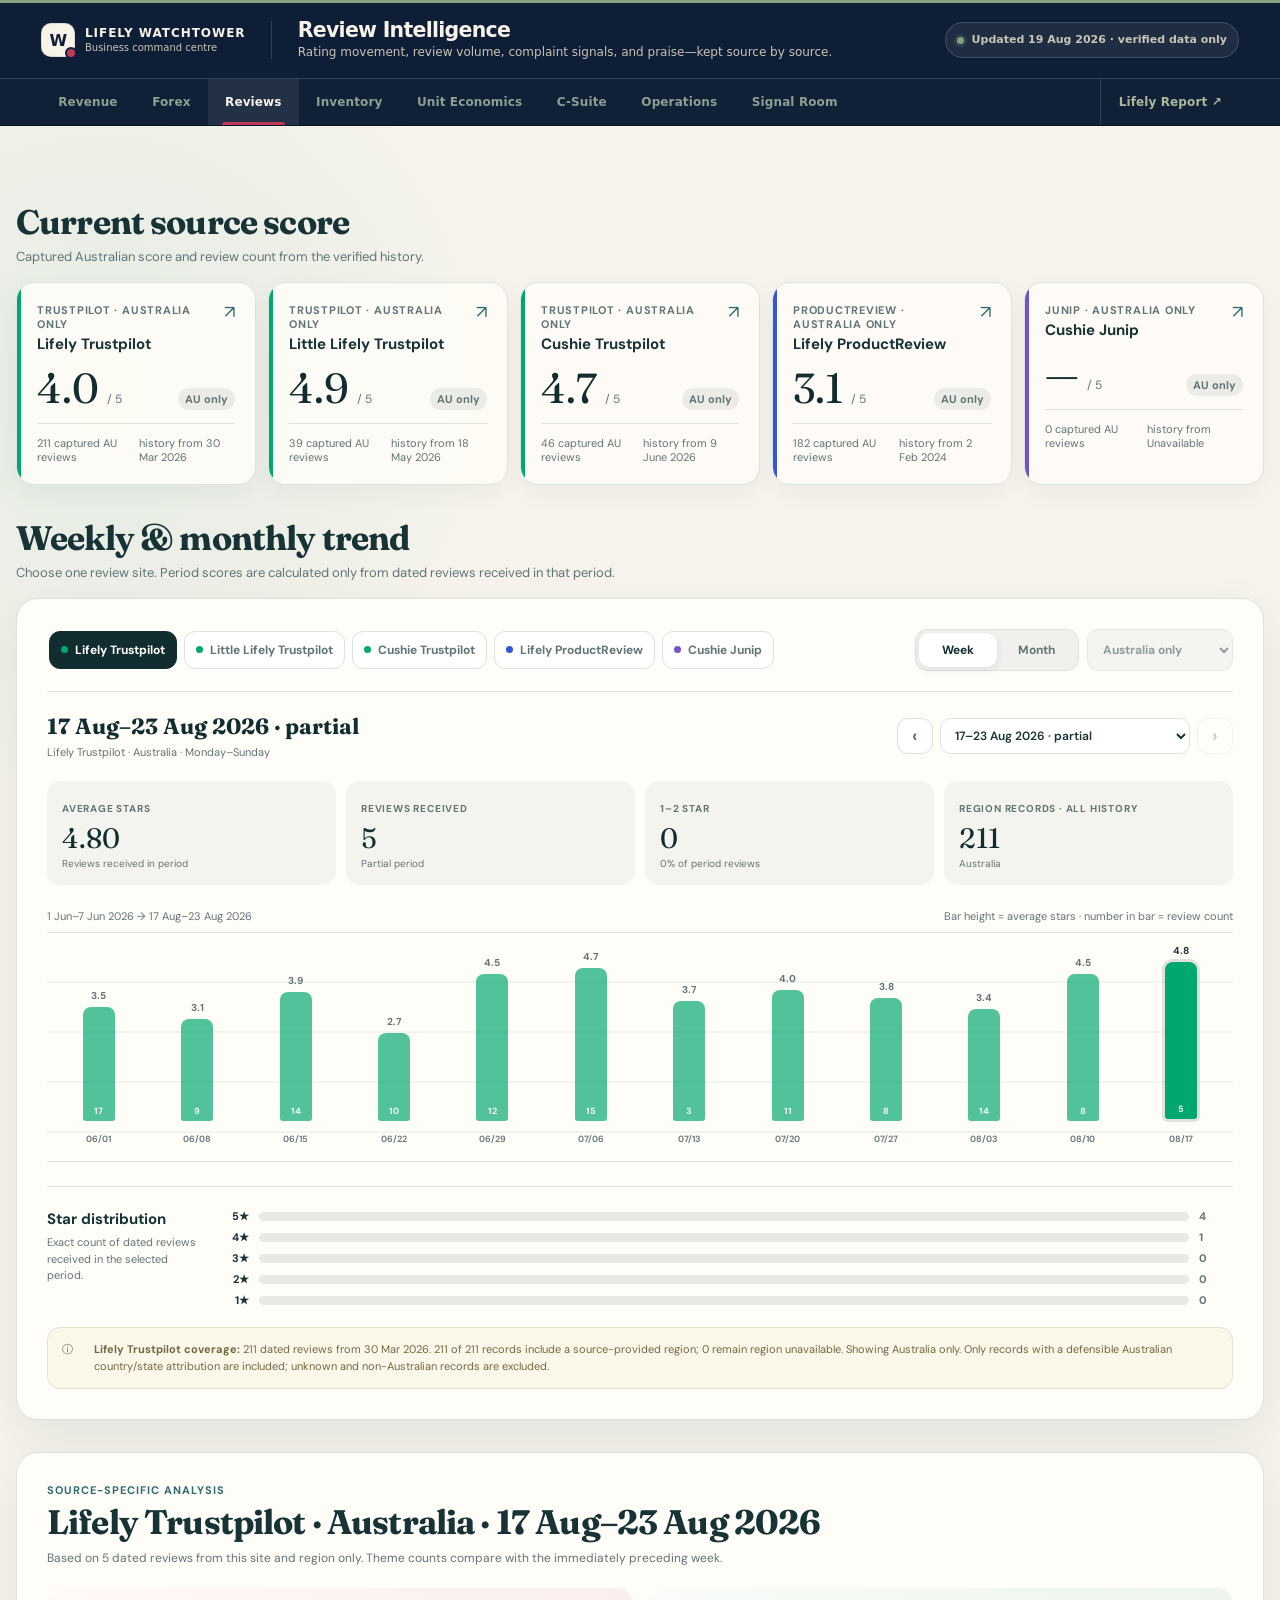
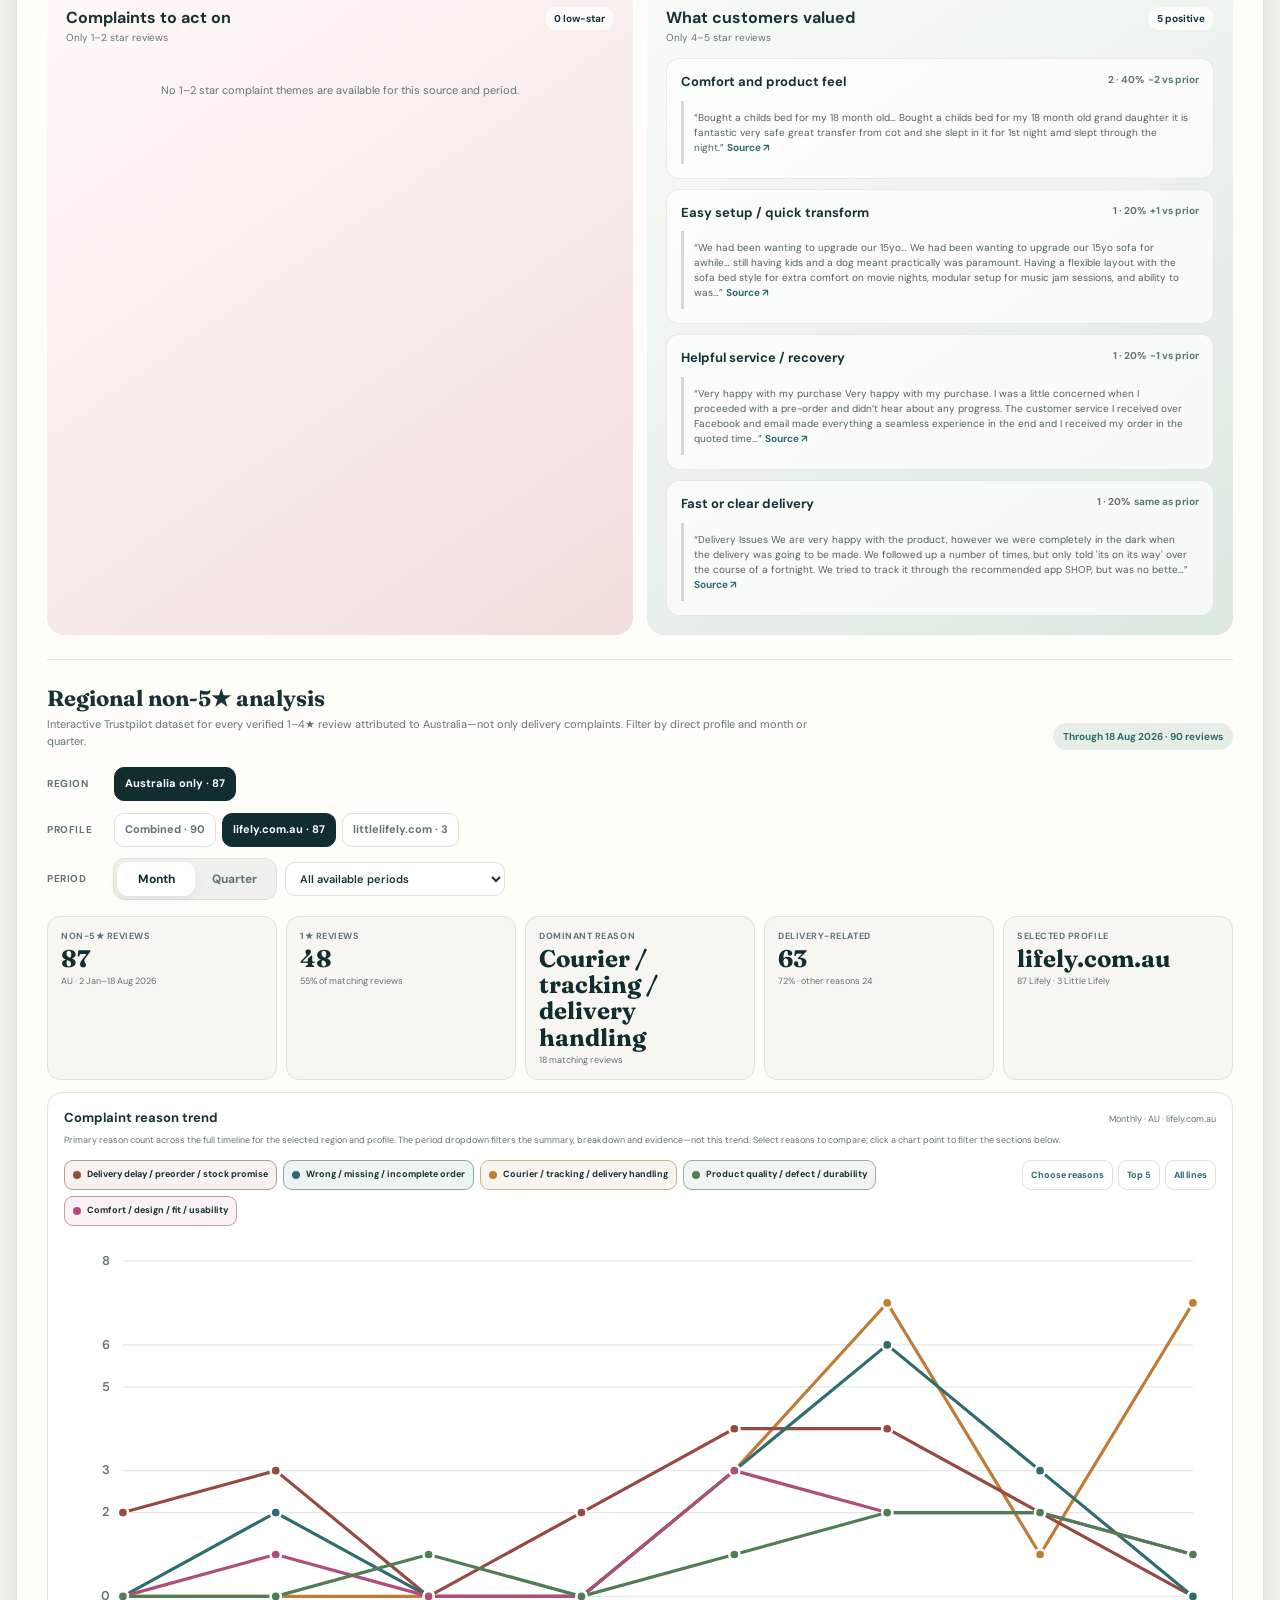
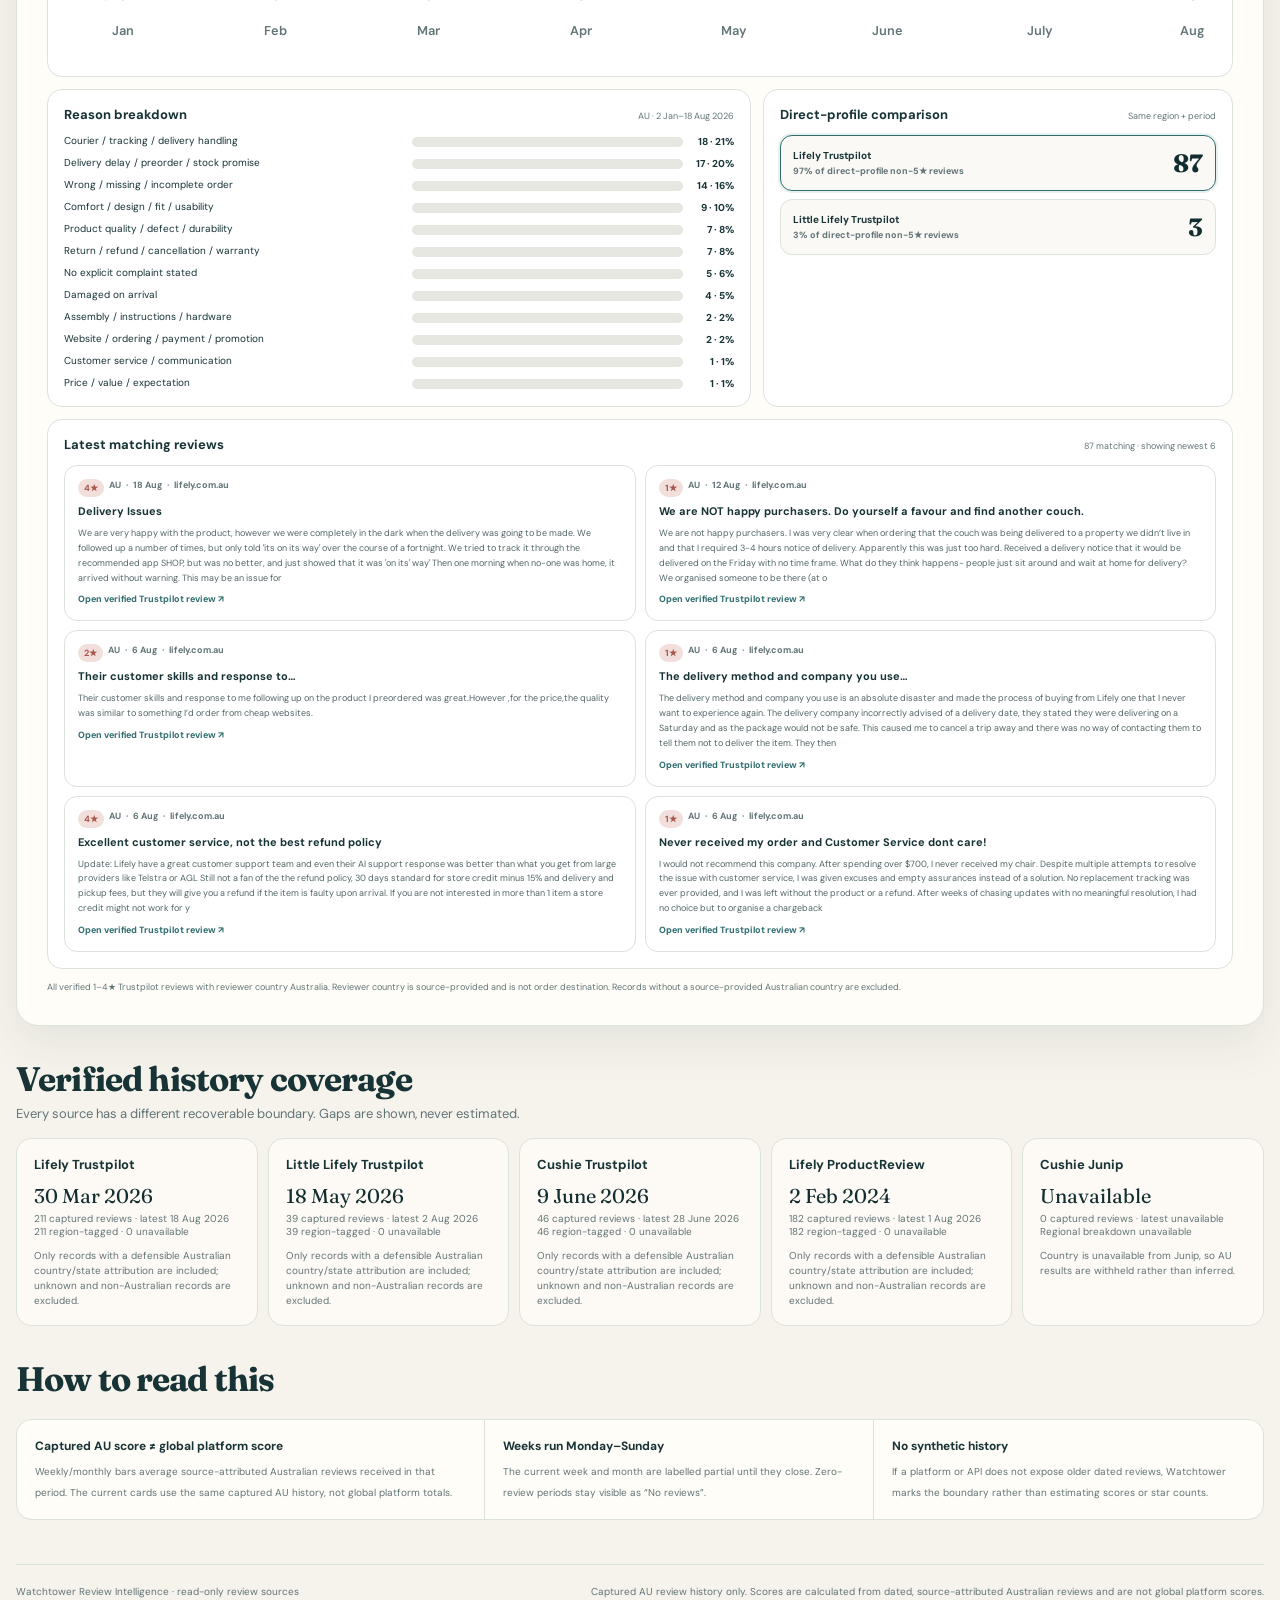
==== commit 8ec18c43: "Auto-refresh public AU reviews 2026-08-19" ====
--- a/public-redirect/reviews-au-public/index.html
+++ b/public-redirect/reviews-au-public/index.html
@@ -608,7 +608,7 @@
     const keys = [...new Set((state.deliveryData?.records || []).map(row => state.deliveryCadence === 'monthly' ? row.month : row.quarter))];
     return state.deliveryCadence === 'monthly'
       ? keys.sort()
-      : keys.sort((a,b) => ['Q1','Q2','Q3 MTD'].indexOf(a) - ['Q1','Q2','Q3 MTD'].indexOf(b));
+      : keys.sort((a,b) => Number((a.match(/Q(\d)/) || [0, 0])[1]) - Number((b.match(/Q(\d)/) || [0, 0])[1]));
   }
 
   function deliveryTrendRows() {
@@ -744,7 +744,8 @@
     document.querySelectorAll('[data-delivery-cadence]').forEach(button => button.classList.toggle('active', button.dataset.deliveryCadence === state.deliveryCadence));
     const periodKeys = deliveryPeriodKeys();
     if (state.deliveryPeriod !== 'ALL' && !periodKeys.includes(state.deliveryPeriod)) state.deliveryPeriod = 'ALL';
-    $('deliveryPeriod').innerHTML = `<option value="ALL">All available periods</option>` + periodKeys.map(key => `<option value="${esc(key)}" ${key === state.deliveryPeriod ? 'selected' : ''}>${esc(state.deliveryCadence === 'monthly' ? deliveryMonthLabel(key) + (key === data.coverage.partial_period ? ' · partial' : '') : key)}</option>`).join('');
+    const partialPeriod = data.coverage.partial_period || data.coverage.partial_month;
+    $('deliveryPeriod').innerHTML = `<option value="ALL">All available periods</option>` + periodKeys.map(key => `<option value="${esc(key)}" ${key === state.deliveryPeriod ? 'selected' : ''}>${esc(state.deliveryCadence === 'monthly' ? deliveryMonthLabel(key) + (key === partialPeriod ? ' · partial' : '') : key)}</option>`).join('');
 
     const oneStar = rows.filter(row => row.rating === 1).length;
     const categories = Object.keys(data.category_labels);
@@ -752,7 +753,8 @@
     const populatedTypes = typeCounts.filter(([,count]) => count > 0);
     const leading = populatedTypes[0]?.[1] ? data.category_labels[populatedTypes[0][0]] : 'No reviews';
     const sourceLabel = state.deliveryProfile === 'combined' ? 'Both Trustpilot profiles' : state.deliveryProfile;
-    const periodLabel = state.deliveryPeriod === 'ALL' ? 'Jan–14 Jul 2026' : state.deliveryCadence === 'monthly' ? deliveryMonthLabel(state.deliveryPeriod) + (state.deliveryPeriod === data.coverage.partial_period ? ' · partial' : '') : state.deliveryPeriod;
+    const allPeriodLabel = `${fmtDate(data.coverage.from, {short:true})}–${fmtDate(data.coverage.through)}`;
+    const periodLabel = state.deliveryPeriod === 'ALL' ? allPeriodLabel : state.deliveryCadence === 'monthly' ? deliveryMonthLabel(state.deliveryPeriod) + (state.deliveryPeriod === partialPeriod ? ' · partial' : '') : state.deliveryPeriod;
     const deliveryRelated = rows.filter(row => row.delivery_related).length;
     $('deliveryScope').textContent = `Through ${fmtDate(data.coverage.through)} · ${data.totals.reviews} reviews`;
     $('deliverySummary').innerHTML = [
